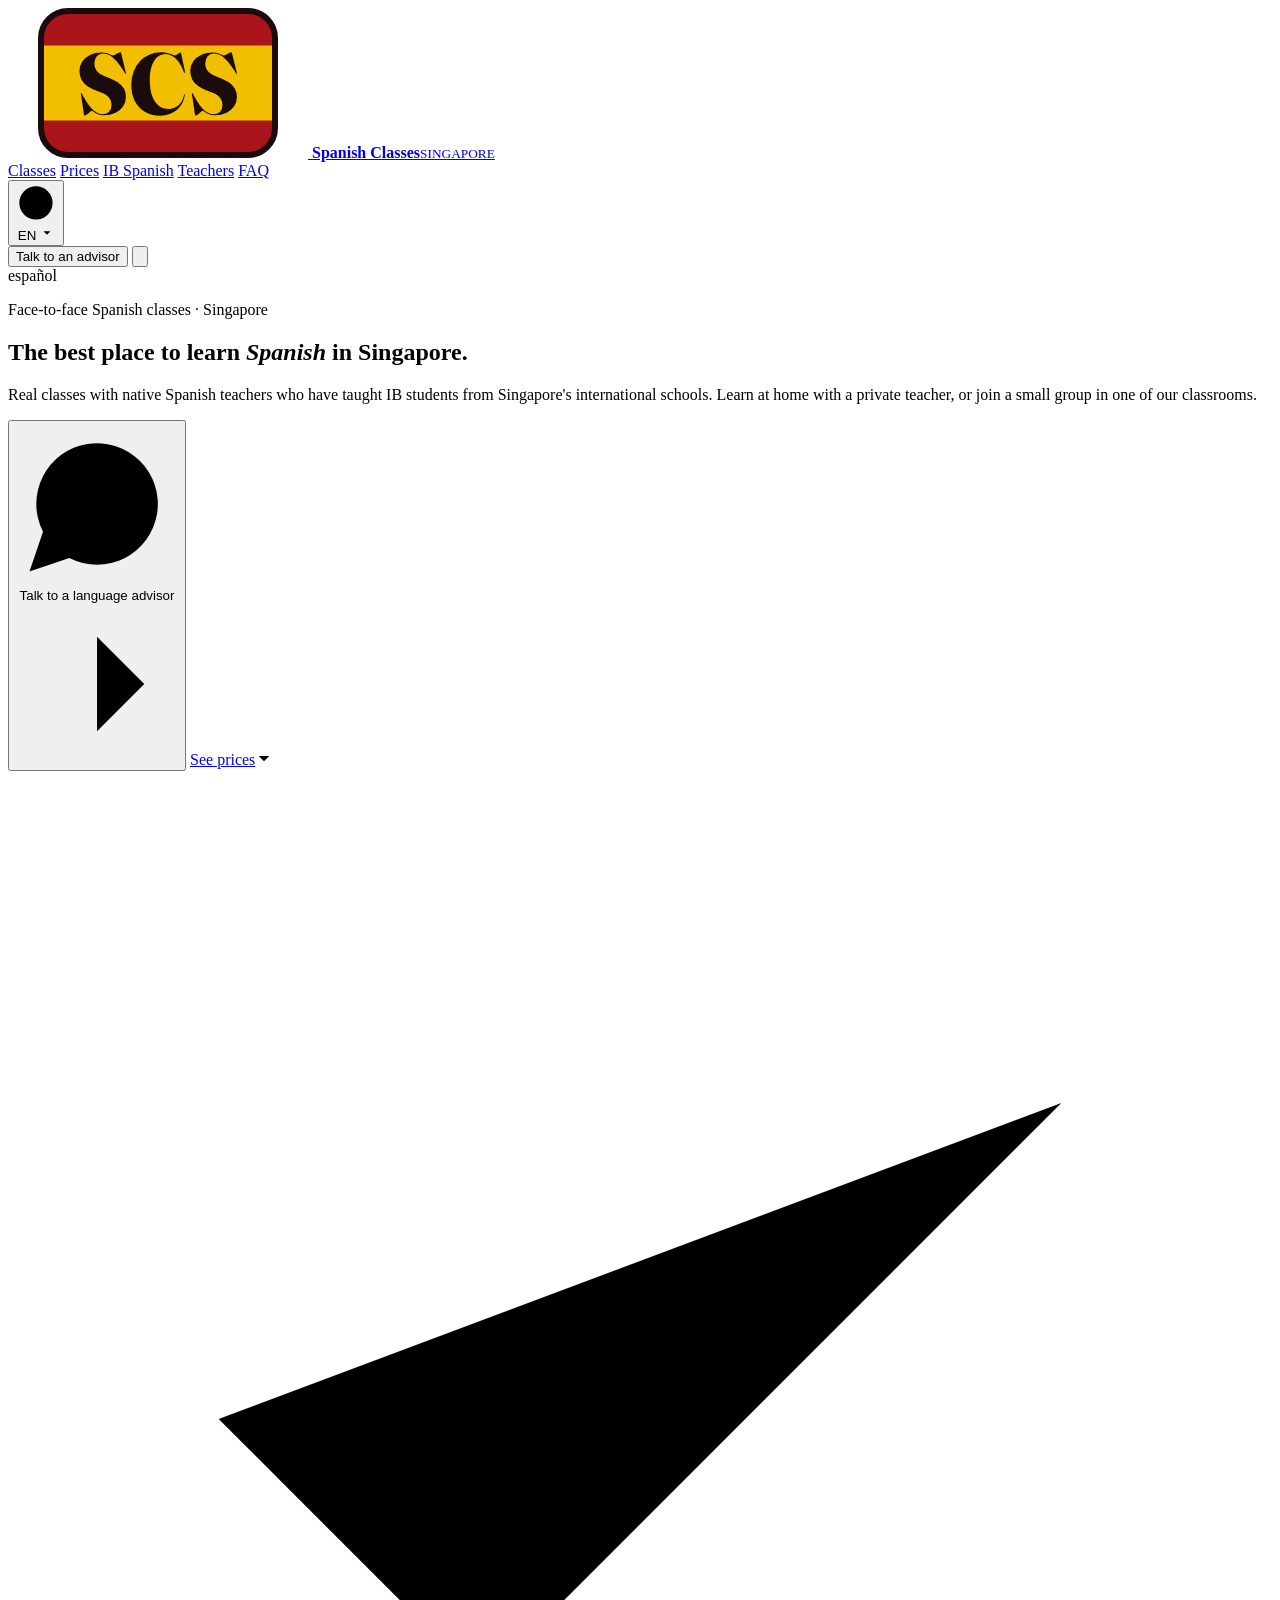
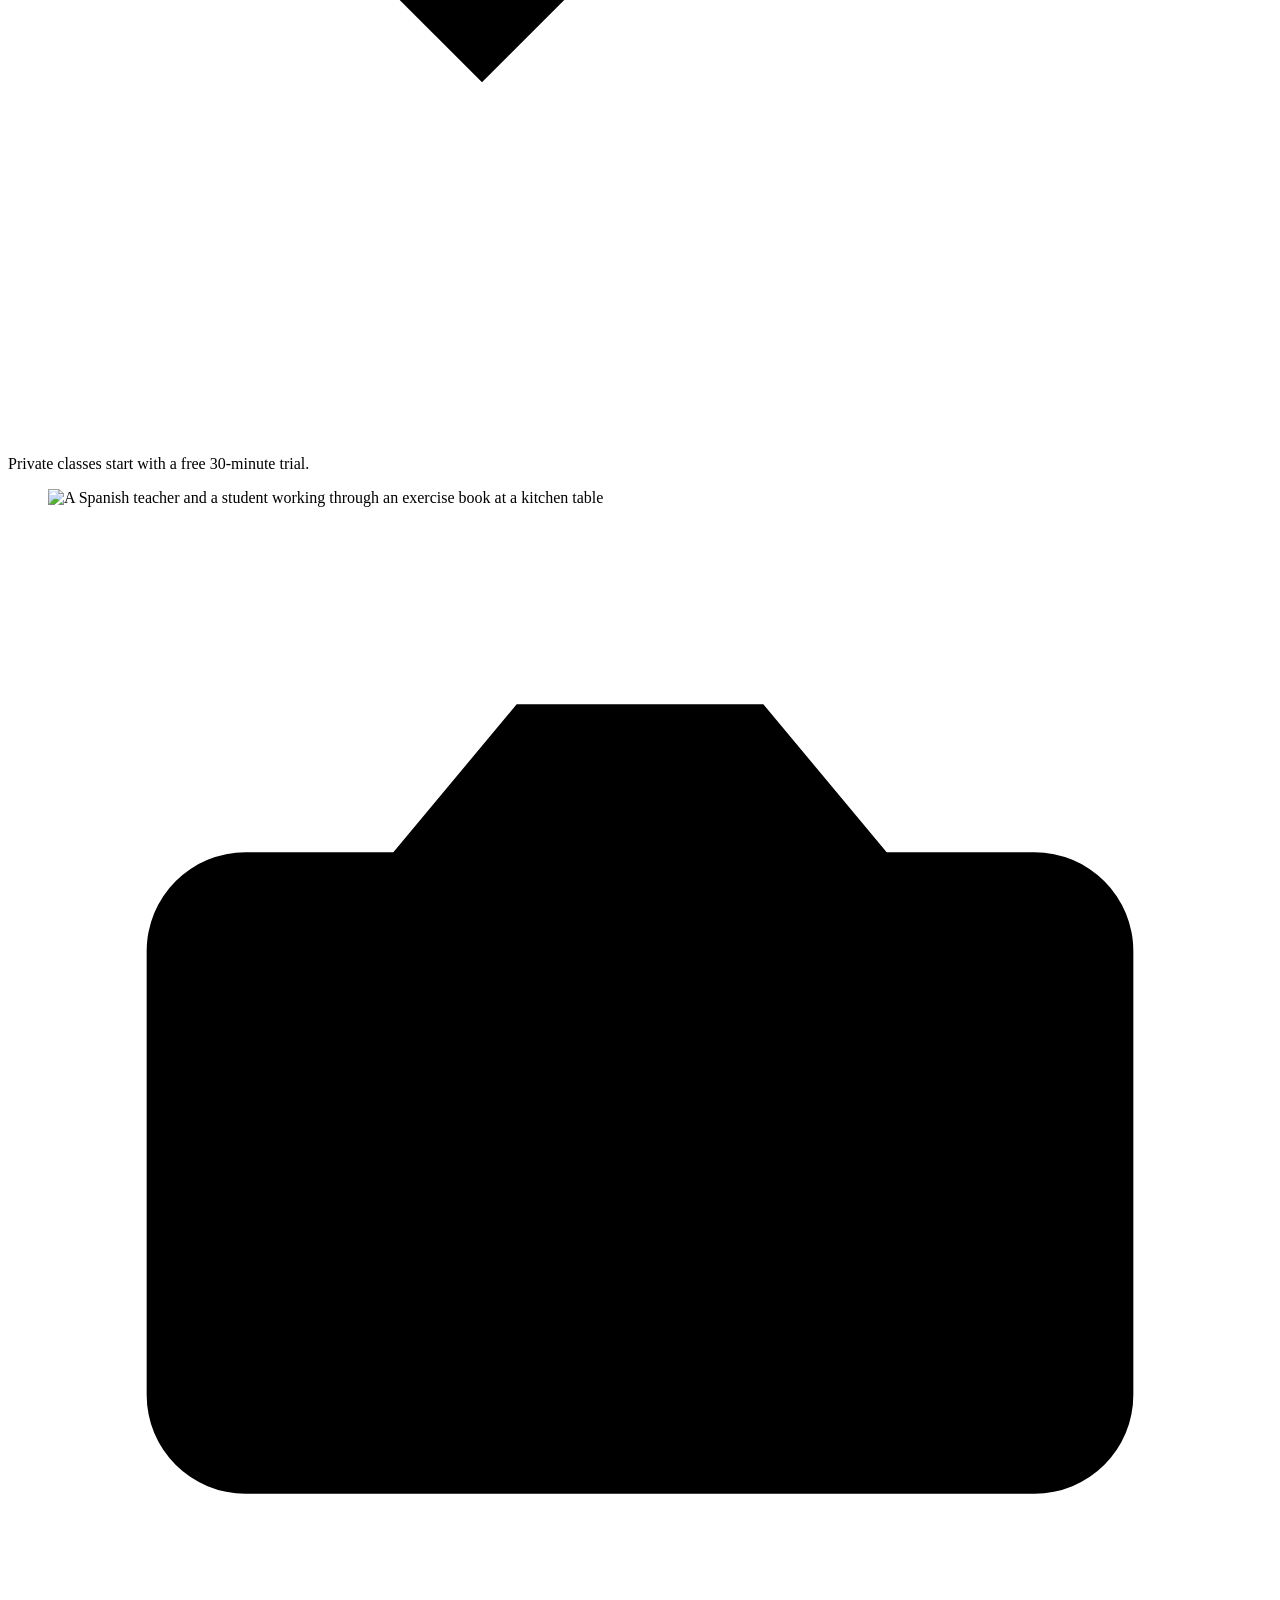
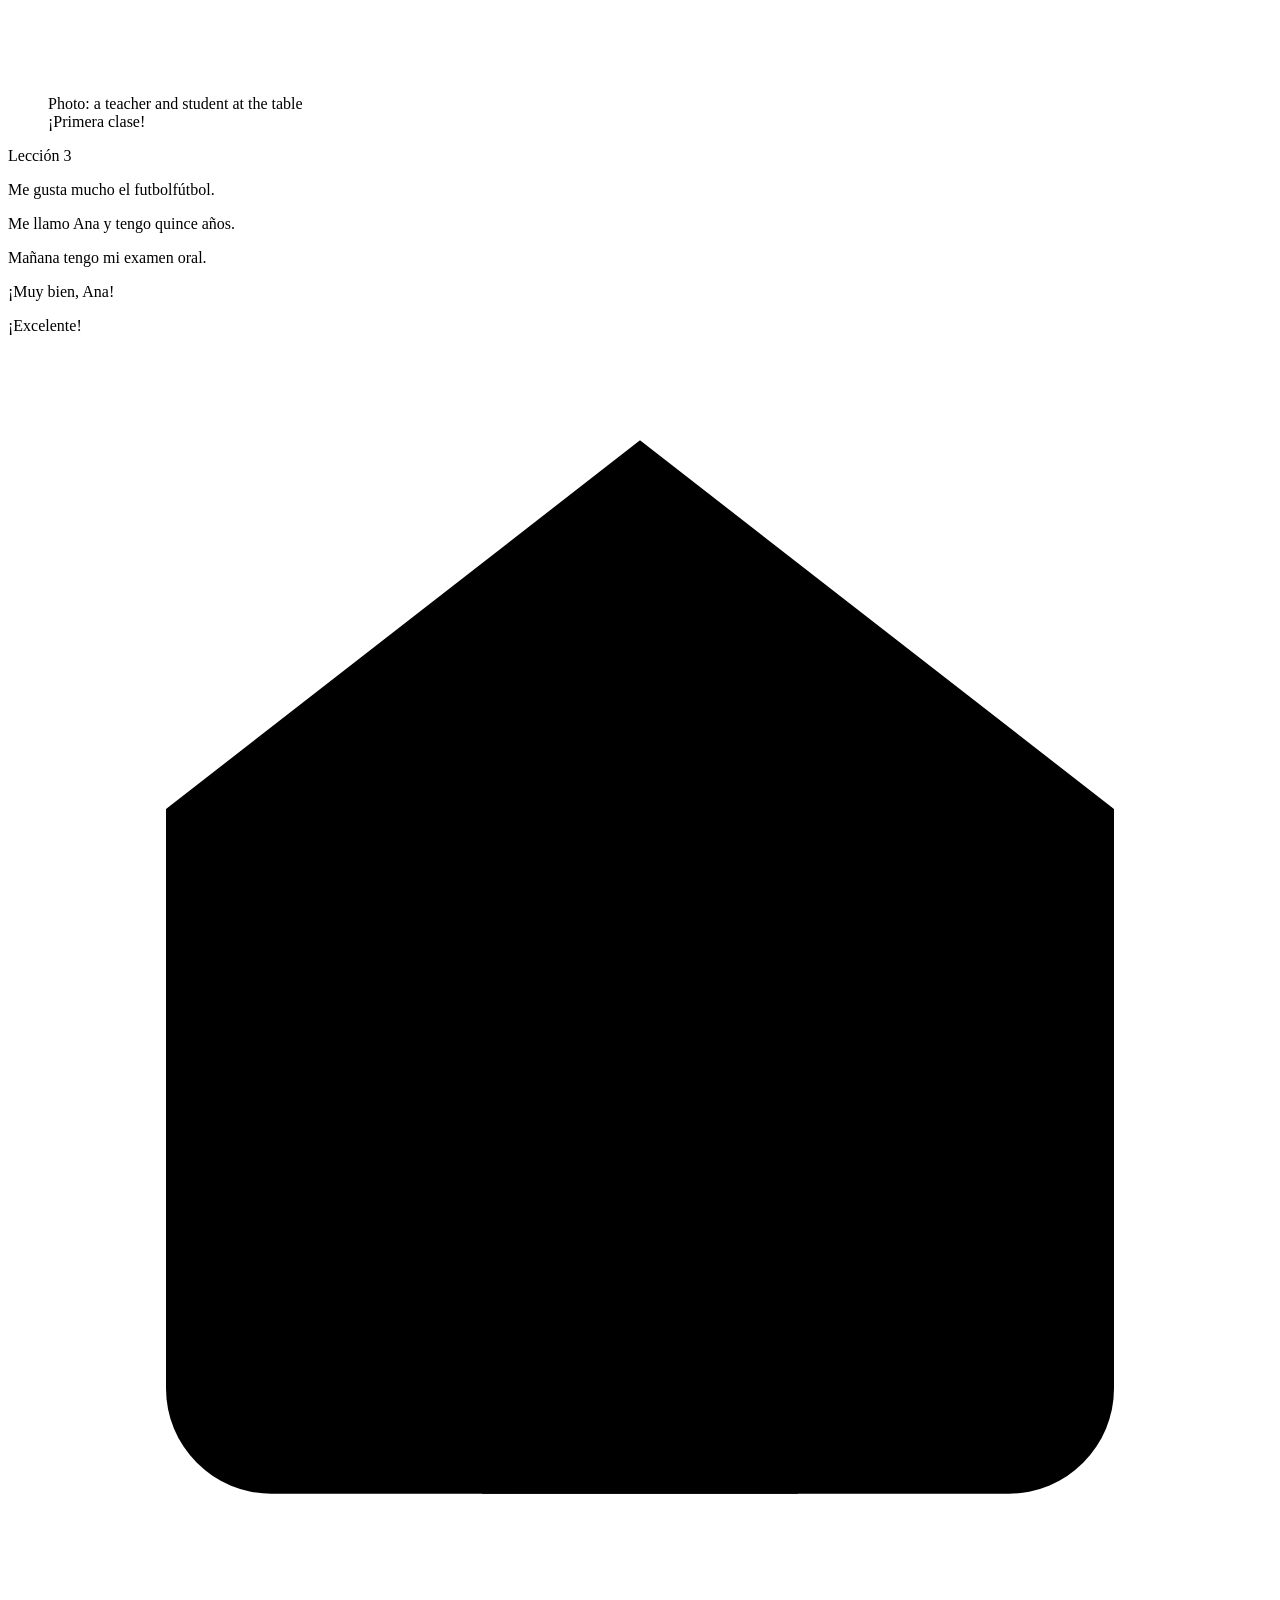
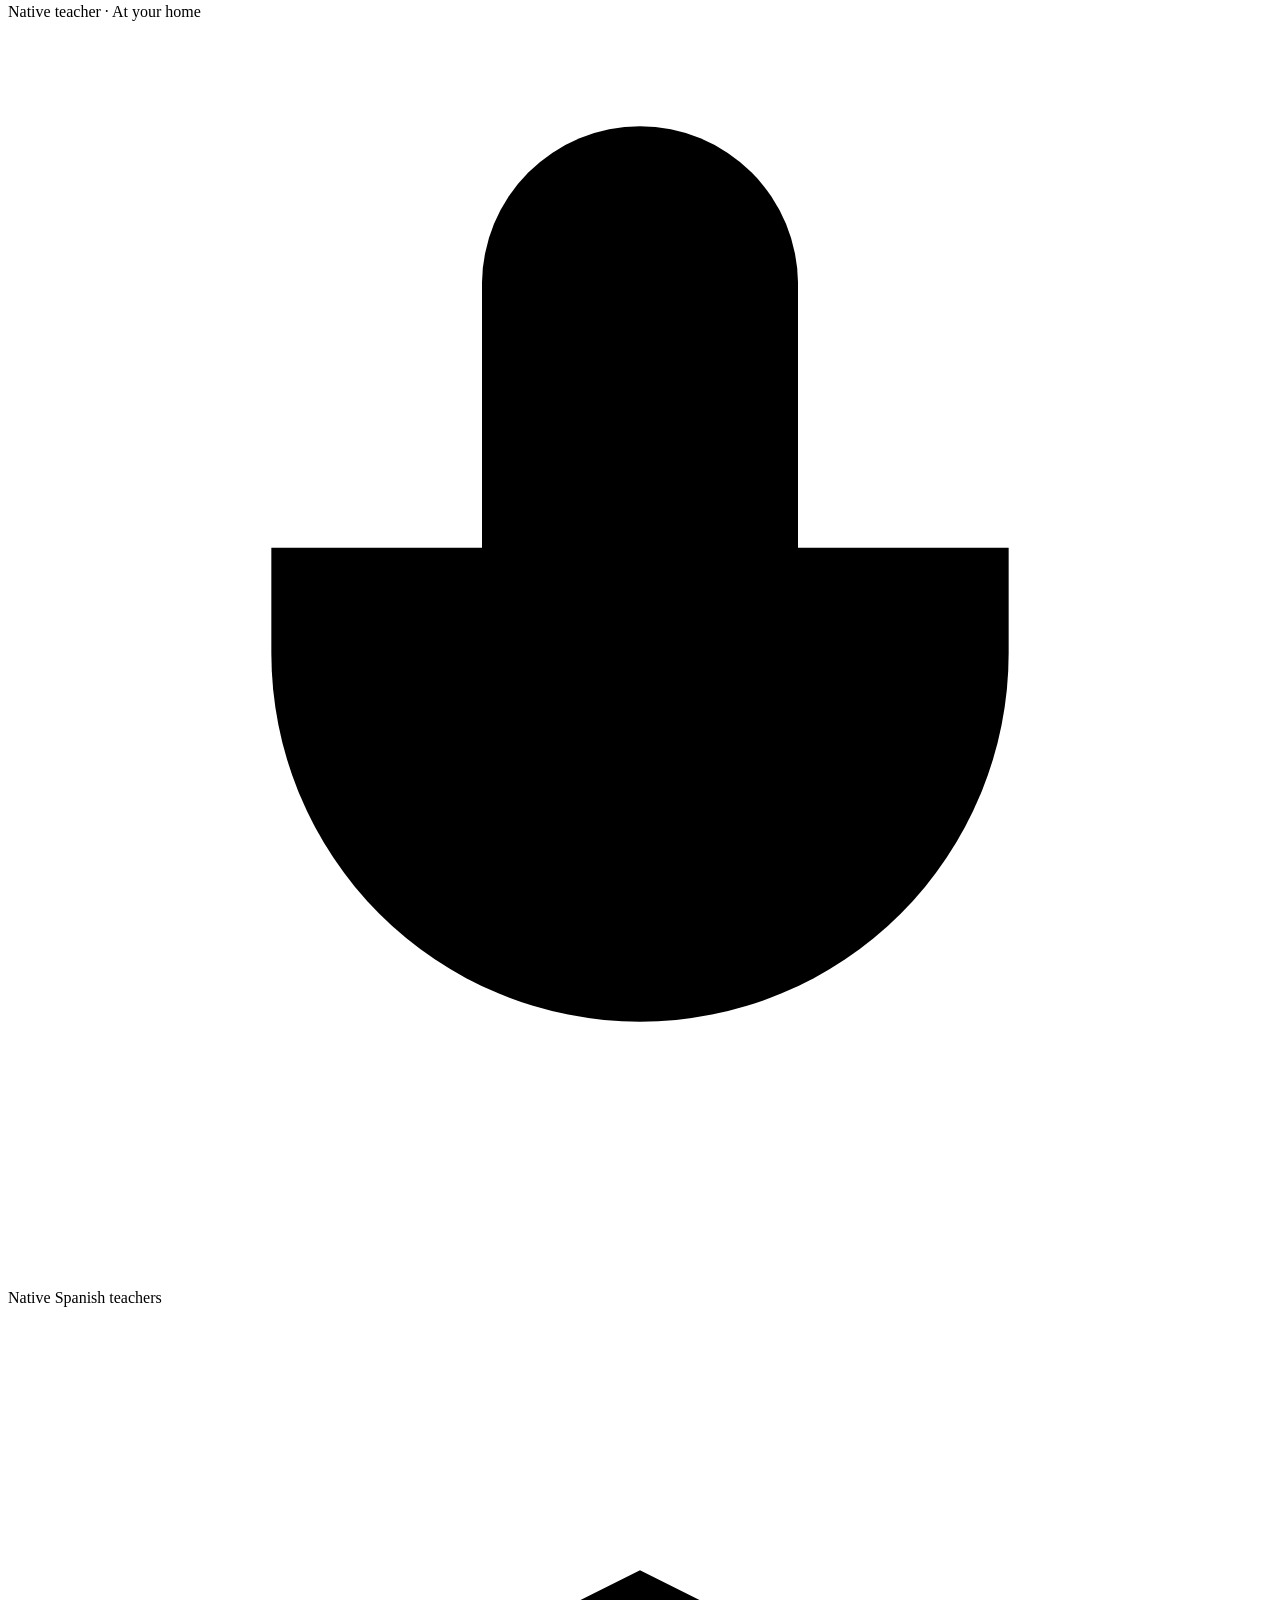
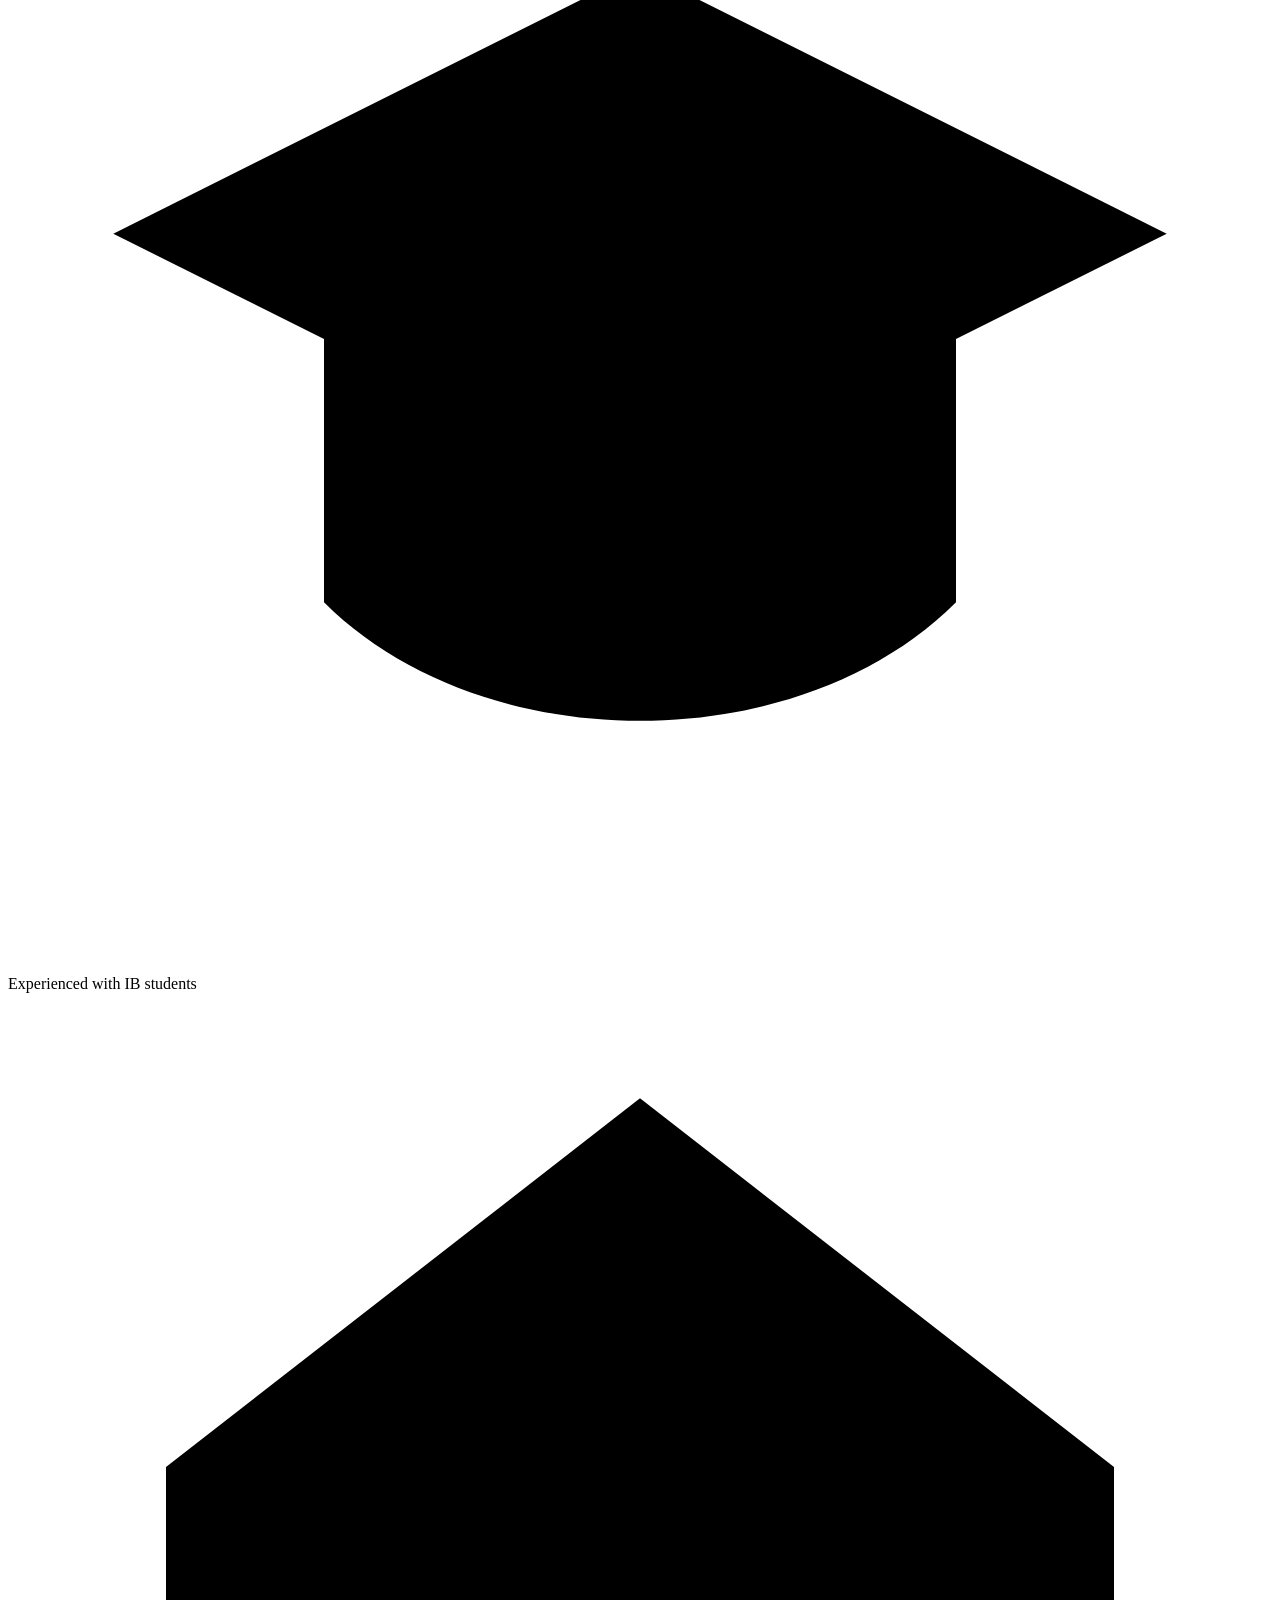
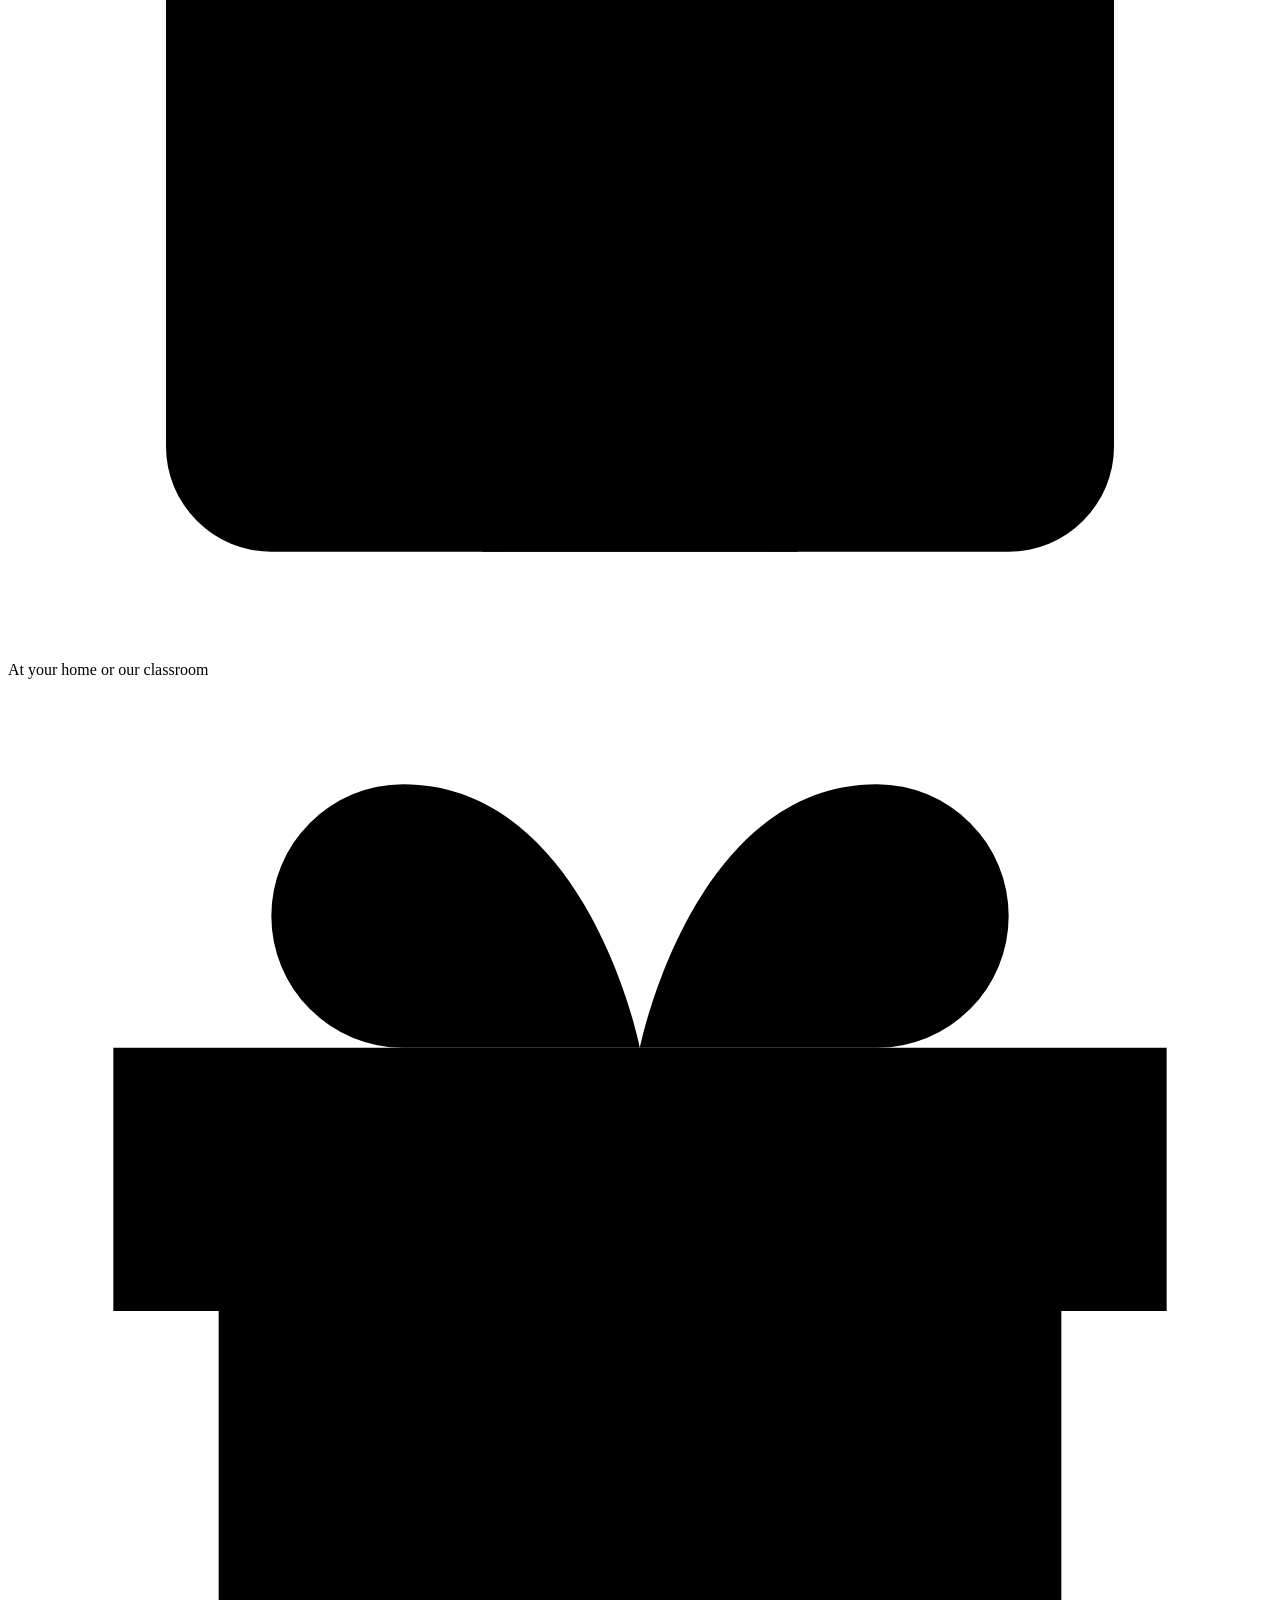
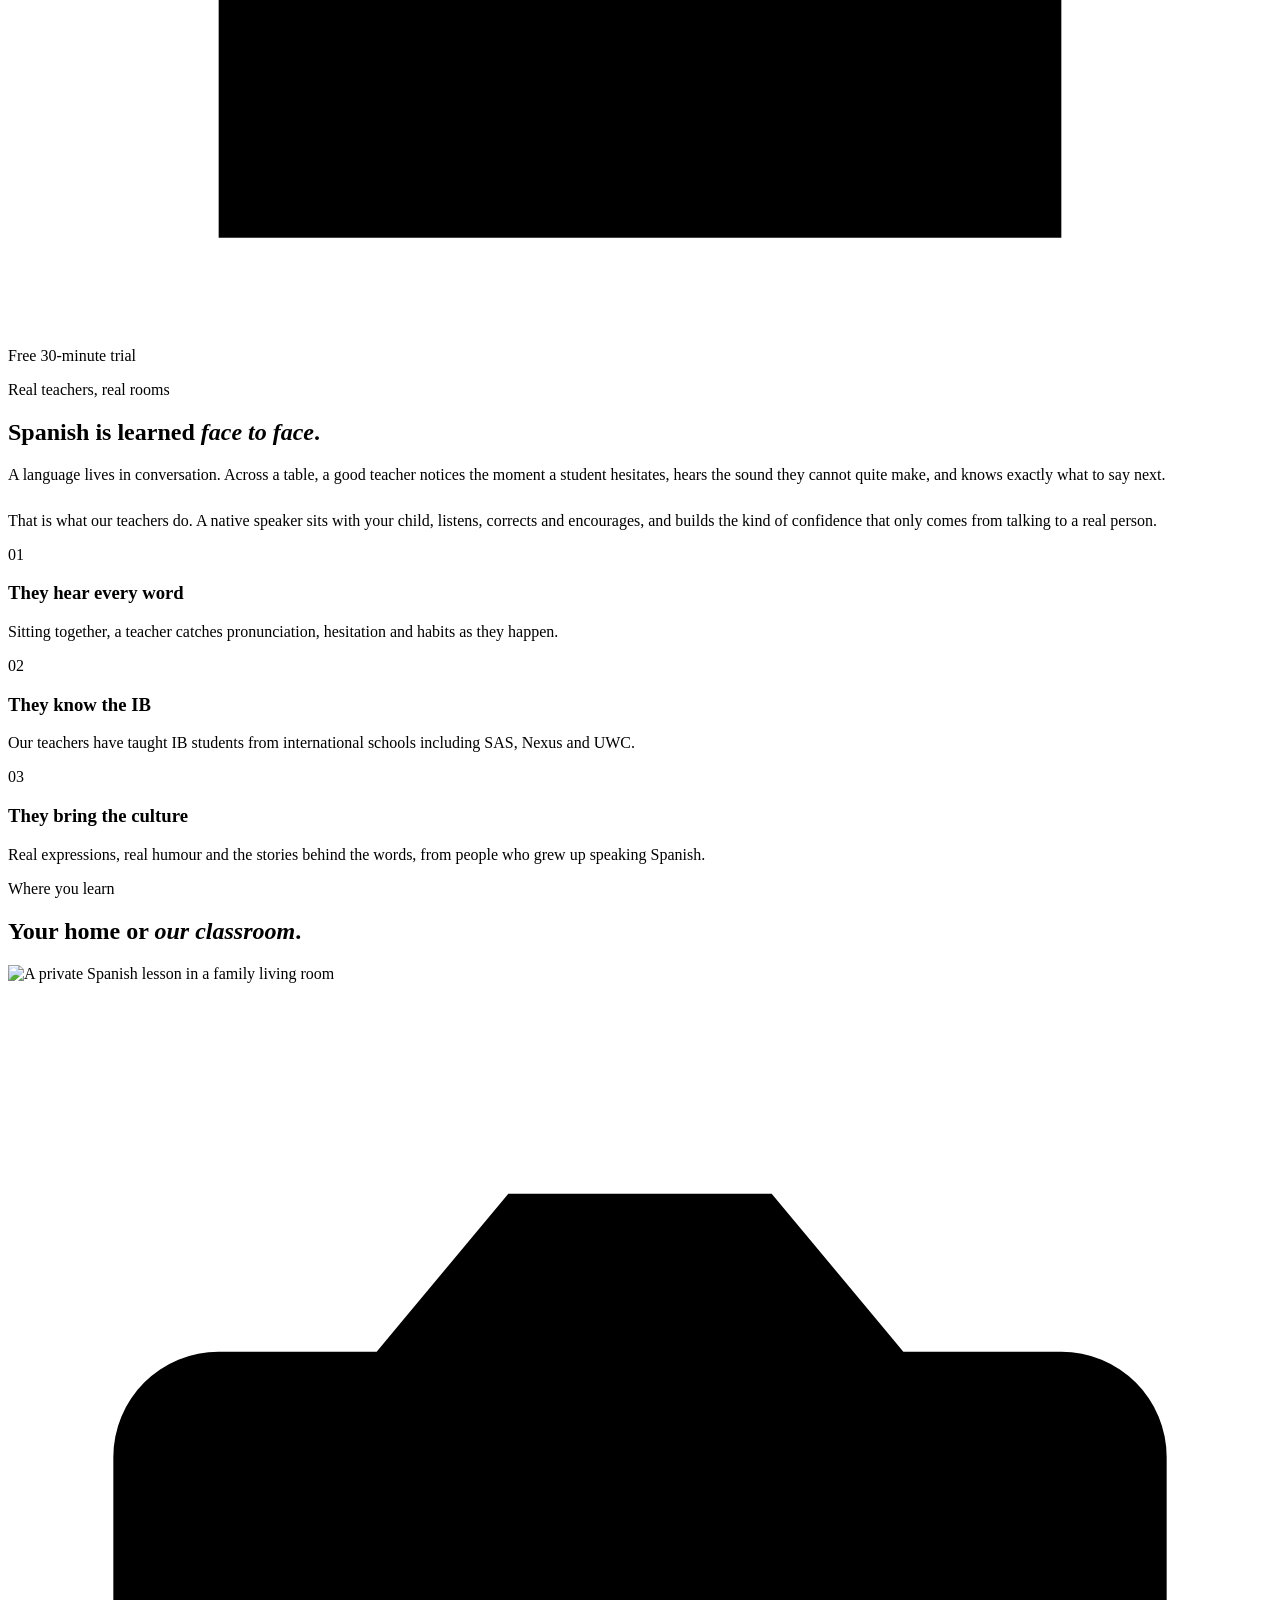
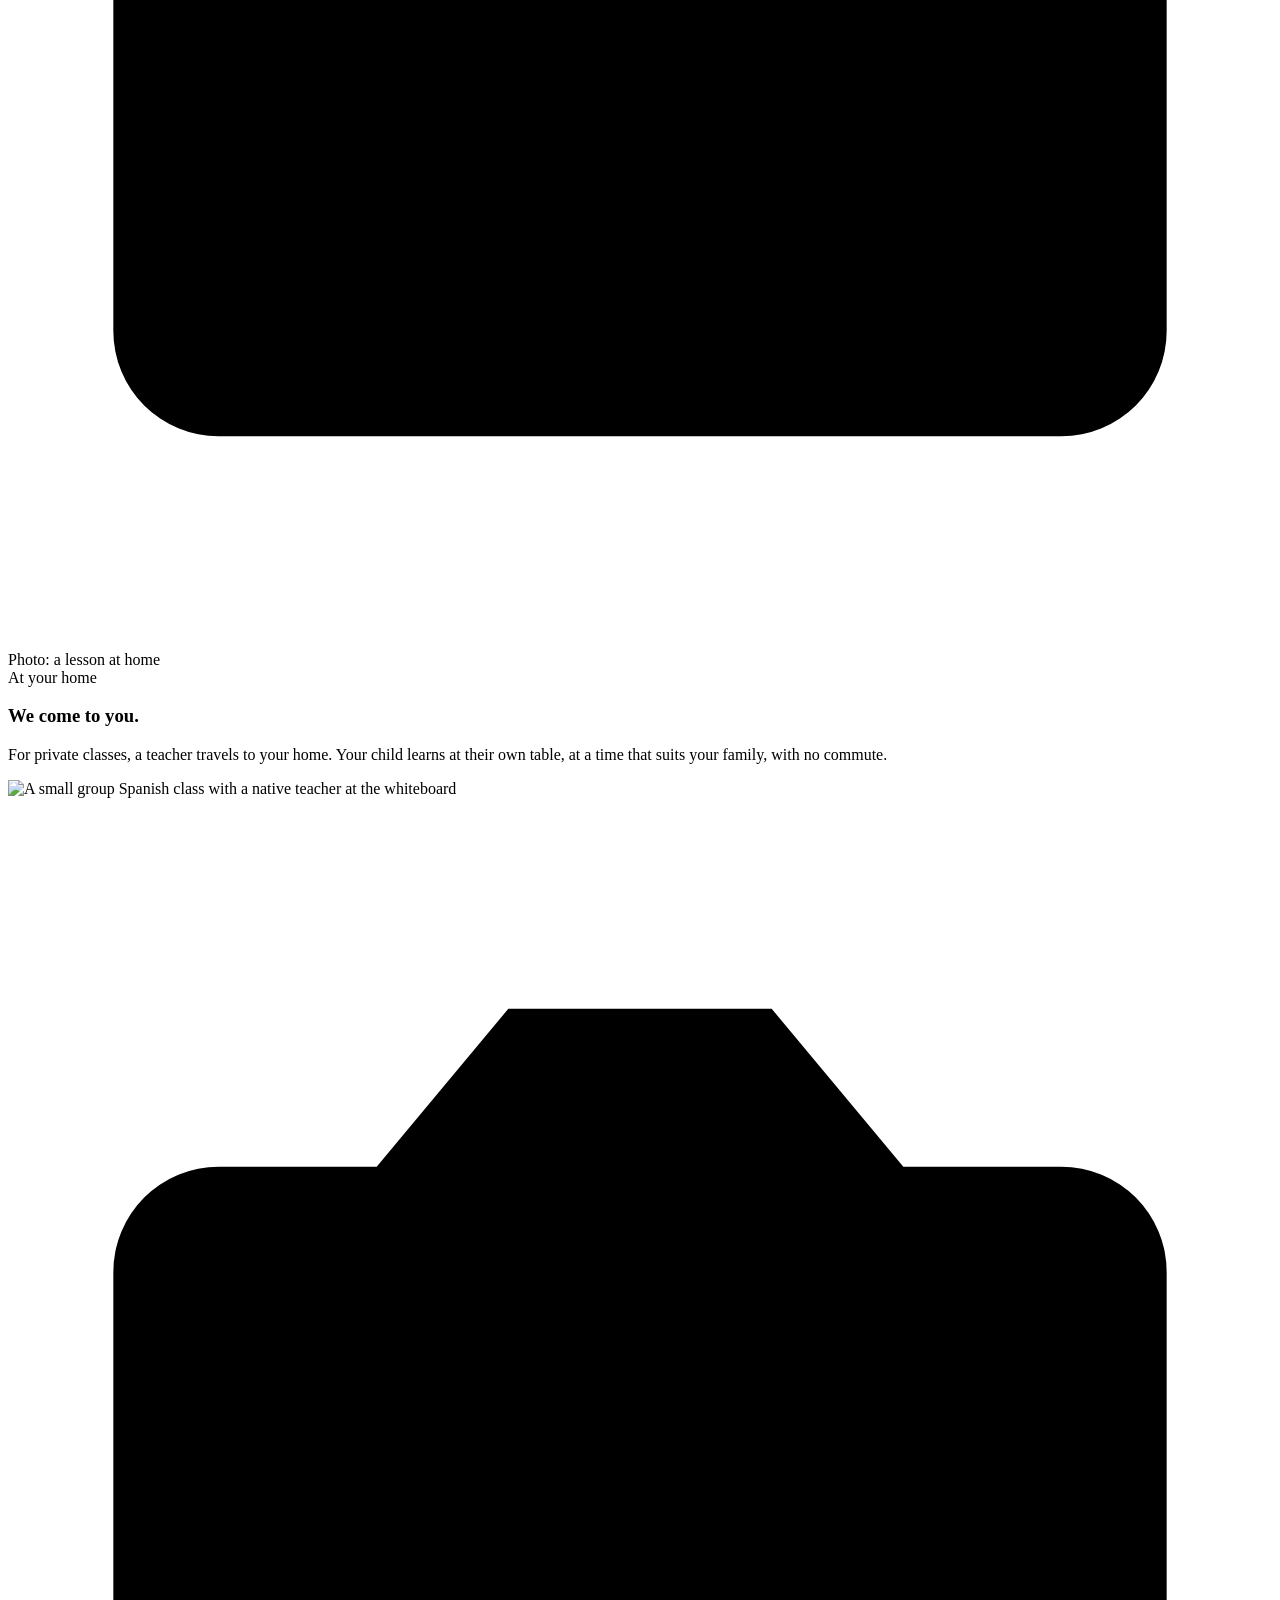
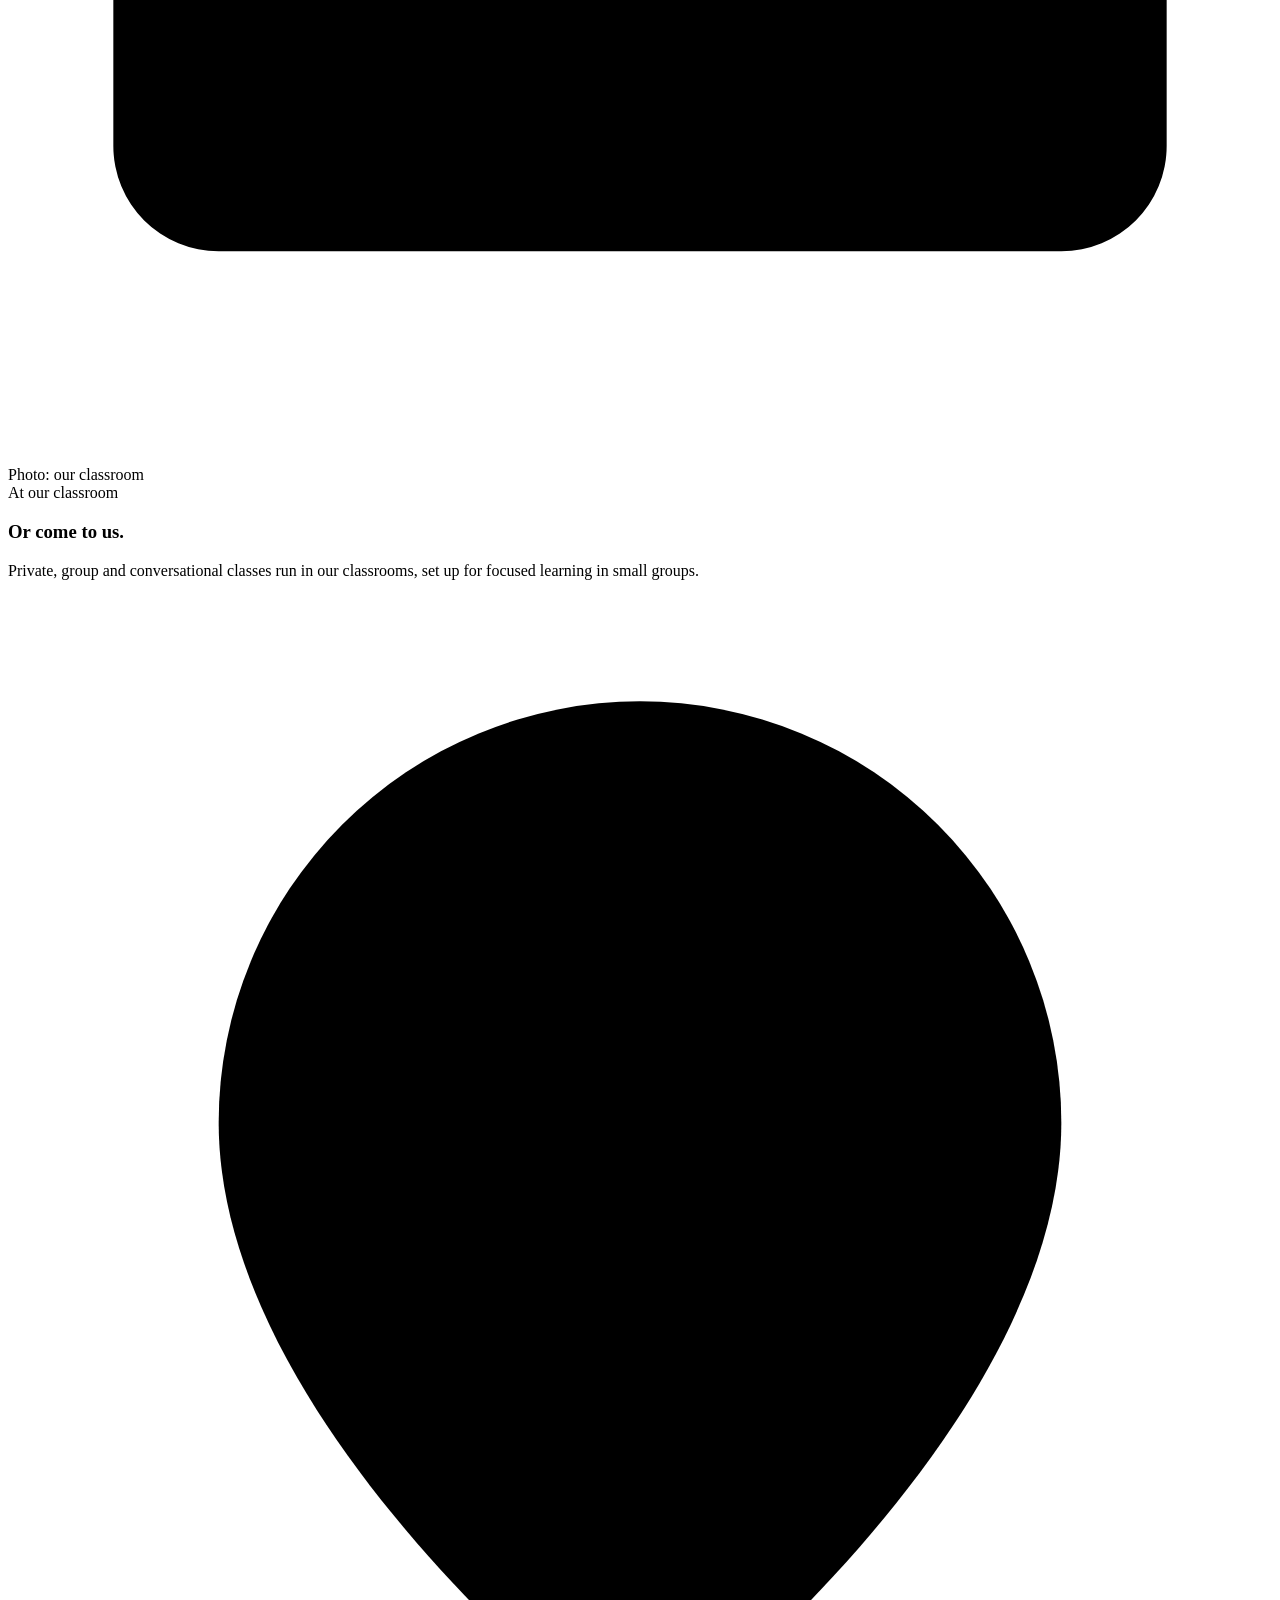
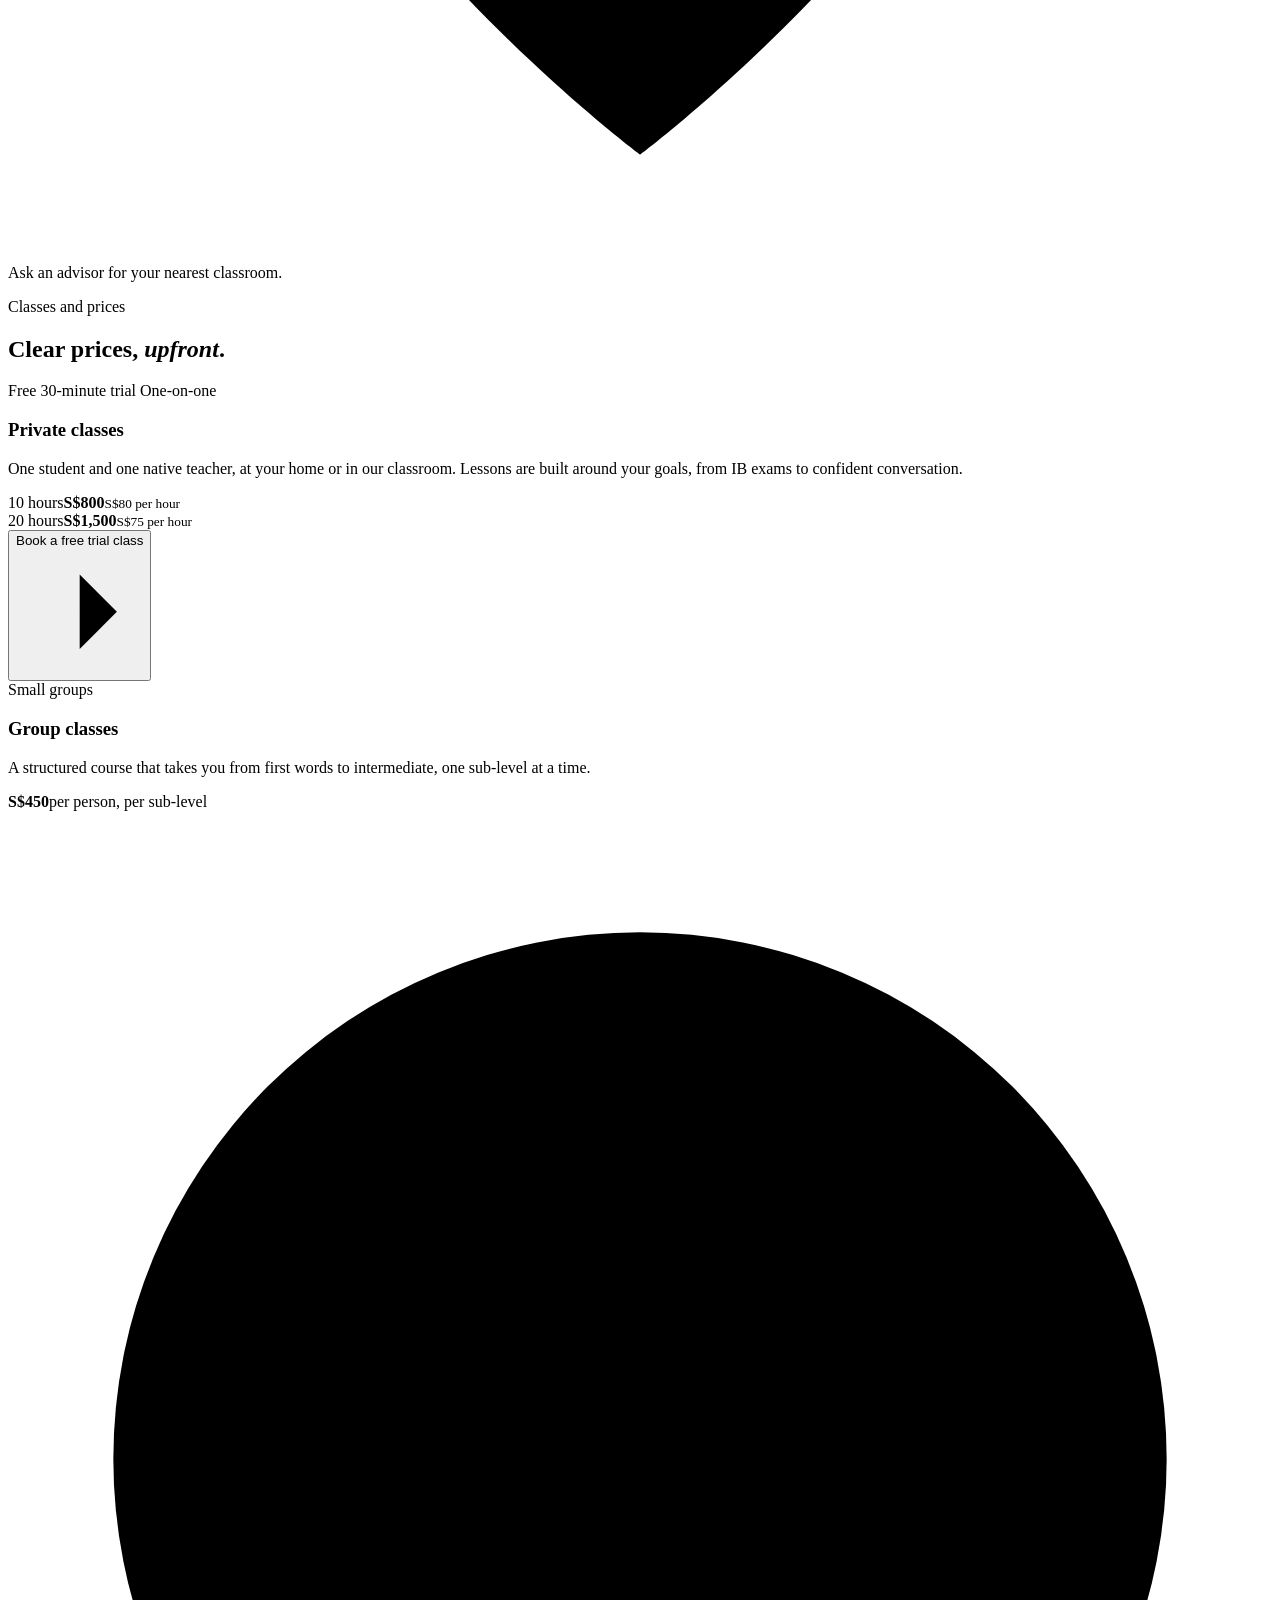
==== index.html @ a261e765 "Add files via upload" ====
<!doctype html>
<html lang="en">
<head>
<meta charset="utf-8">
<meta name="viewport" content="width=device-width, initial-scale=1, viewport-fit=cover">
<title>Spanish Classes Singapore | Face-to-Face Spanish Lessons and IB Spanish</title>
<meta name="description" content="Face-to-face Spanish classes in Singapore with native teachers who have taught IB students from SAS, Nexus and UWC. Private classes at home or in our classroom, group and conversational classes. Free 30-minute trial.">
<link rel="canonical" href="https://spanishclasses.sg/">
<meta name="theme-color" content="#AA151B">
<meta property="og:type" content="website">
<meta property="og:site_name" content="Spanish Classes Singapore">
<meta property="og:title" content="Spanish Classes Singapore | Face-to-face Spanish with native teachers">
<meta property="og:description" content="Private classes at home or in our classroom, group and conversational classes, and IB Spanish support. Free 30-minute trial for private classes.">
<meta property="og:url" content="https://spanishclasses.sg/">
<meta property="og:image" content="https://spanishclasses.sg/assets/img/classroom.jpg">
<meta property="og:locale" content="en_SG">
<meta name="twitter:card" content="summary_large_image">
<link rel="icon" href="/assets/brand/favicon.svg" type="image/svg+xml">
<link rel="apple-touch-icon" href="/assets/brand/apple-touch-icon.png">
<link rel="manifest" href="/site.webmanifest">
<link rel="preconnect" href="https://fonts.googleapis.com">
<link rel="preconnect" href="https://fonts.gstatic.com" crossorigin>
<link href="https://fonts.googleapis.com/css2?family=Caveat:wght@500;700&family=DM+Mono:wght@400;500&family=DM+Sans:opsz,wght@9..40,400;9..40,500;9..40,700&family=Fraunces:ital,opsz,wght@0,9..144,500;0,9..144,600;0,9..144,700;1,9..144,500;1,9..144,600&display=swap" rel="stylesheet">
<link rel="preload" as="image" href="/assets/img/hero.jpg">
<link rel="stylesheet" href="/assets/css/styles.css">
<script type="application/ld+json">
{"@context":"https://schema.org","@graph":[
{"@type":"EducationalOrganization","name":"Spanish Classes Singapore","url":"https://spanishclasses.sg","areaServed":"Singapore","description":"Face-to-face Spanish classes in Singapore with native teachers experienced with IB students. Private classes at home or in our classrooms, group and conversational classes."},
{"@type":"FAQPage","mainEntity":[
{"@type":"Question","name":"Are the classes online or in person?","acceptedAnswer":{"@type":"Answer","text":"In person. A teacher comes to your home for private classes, or you join us in one of our classrooms."}},
{"@type":"Question","name":"How much do classes cost?","acceptedAnswer":{"@type":"Answer","text":"Private classes are S$800 for 10 hours or S$1,500 for 20 hours. Group and conversational classes are S$450 per person for 24 hours (12 classes of 2 hours)."}},
{"@type":"Question","name":"Is there a free trial?","acceptedAnswer":{"@type":"Answer","text":"Yes. Private classes start with a free 30-minute trial, so you can meet the teacher before you decide."}},
{"@type":"Question","name":"Who teaches the classes?","acceptedAnswer":{"@type":"Answer","text":"Native Spanish speakers who have taught IB students from international schools in Singapore, including SAS, Nexus and UWC."}},
{"@type":"Question","name":"Can you help with IB Spanish?","acceptedAnswer":{"@type":"Answer","text":"Yes. We support MYP Language Acquisition, DP Spanish ab initio and Spanish B, with extra focus on speaking for the individual oral."}},
{"@type":"Question","name":"What levels do group classes cover?","acceptedAnswer":{"@type":"Answer","text":"Nine sub-levels from A1.1 to B1.3, from complete beginner to intermediate. Each sub-level is 24 hours."}}
]}]}
</script>
<script src="/assets/js/main.js" defer></script>
</head>
<body>
<div class="scs" id="scs">
  <!-- logo mark, drawn once and reused -->
  <svg width="0" height="0" style="position:absolute" aria-hidden="true">
    <defs>
      <clipPath id="scs-clip"><rect x="2" y="2" width="156" height="96" rx="18"/></clipPath>
      <symbol id="scs-mark" viewBox="0 0 160 100">
        <g clip-path="url(#scs-clip)"><rect width="160" height="100" fill="#AA151B"/><rect y="25" width="160" height="50" fill="#F1BF00"/></g>
        <path d="M43.7 71.5Q41.3 71.5 39.6 70.7Q38 70 37.1 69.2Q36.2 68.5 35.8 68.5Q35.6 68.5 35 69Q34.4 69.4 33.7 70.1Q33 70.7 32.3 71.2Q31.7 71.7 31.4 71.7Q31.2 71.7 30.9 71.5Q30.7 71.3 30.6 71L28.6 57.1Q28.6 56.9 28.6 56.8Q28.7 56.6 28.7 56.6Q28.8 56.6 28.9 56.6Q29 56.7 29.1 56.8Q32.1 62.6 34.6 65.6Q37 68.6 39 69.7Q41 70.8 42.8 70.8Q45.6 70.8 47.3 69.3Q49 67.8 49 64.7Q49 62.7 48.3 61.1Q47.5 59.5 45.7 58.2Q43.8 56.9 40.7 55.9Q35.9 54.2 33 52.2Q30.2 50.2 28.9 47.6Q27.6 45.1 27.6 42Q27.6 38.3 29.5 35.6Q31.4 32.8 34.7 31.3Q38.1 29.7 42.6 29.7Q44.7 29.7 46.1 30.2Q47.6 30.7 48.5 31.2Q49.4 31.6 49.9 31.6Q50.4 31.6 51.4 31.1Q52.4 30.6 53.4 30Q54.4 29.5 54.9 29.5Q55 29.5 55.2 29.6Q55.3 29.7 55.4 30L58.6 43.4Q58.7 43.6 58.6 43.7Q58.6 43.8 58.5 43.9Q58.4 43.9 58.3 43.9Q58.2 43.8 58.1 43.7Q54.8 38.3 52.3 35.4Q49.7 32.5 47.5 31.4Q45.4 30.4 43.3 30.4Q40.8 30.4 39.2 32.1Q37.6 33.9 37.6 36.8Q37.6 38.9 38.3 40.5Q39 42.2 40.7 43.5Q42.4 44.8 45.3 45.8Q50.3 47.6 53.2 49.5Q56.1 51.5 57.4 53.9Q58.6 56.3 58.6 59.3Q58.6 62.7 56.8 65.5Q55.1 68.2 51.7 69.8Q48.4 71.5 43.7 71.5ZM97.9 57.7Q97.6 60.7 96.3 63.2Q95 65.8 92.9 67.7Q90.7 69.6 87.8 70.7Q84.9 71.8 81.5 71.8Q75.5 71.8 71.2 69.2Q66.9 66.6 64.5 62Q62.2 57.4 62.2 51.2Q62.2 46.4 63.7 42.5Q65.1 38.5 67.8 35.6Q70.4 32.7 74.1 31.1Q77.8 29.5 82.4 29.5Q85 29.5 86.8 30.1Q88.6 30.6 89.7 31.2Q90.8 31.7 91 31.7Q91.4 31.7 92.3 31.2Q93.2 30.6 94 30.1Q94.8 29.6 95 29.6Q95.1 29.6 95.2 29.7Q95.4 29.8 95.4 30.1L98 42.5Q98.1 42.8 98 42.9Q98 43.1 97.8 43.1Q97.6 43.2 97.4 43.1Q97.3 42.9 97.2 42.6Q95.5 38.1 93.5 35.5Q91.4 32.9 89.3 31.8Q87.1 30.6 85 30.6Q82.8 30.6 80.9 31.7Q79 32.8 77.6 35Q76.1 37.1 75.3 40.3Q74.5 43.4 74.5 47.6Q74.5 54.3 76.1 58.7Q77.7 63 80.5 65.1Q83.3 67.3 87 67.3Q90.9 67.3 93.7 64.9Q96.5 62.4 97.4 57.7Q97.4 57.5 97.5 57.4Q97.5 57.3 97.6 57.3Q97.8 57.3 97.8 57.4Q97.9 57.5 97.9 57.7ZM117.7 71.5Q115.2 71.5 113.6 70.7Q112 70 111.1 69.2Q110.1 68.5 109.8 68.5Q109.5 68.5 108.9 69Q108.3 69.4 107.6 70.1Q106.9 70.7 106.3 71.2Q105.7 71.7 105.3 71.7Q105.1 71.7 104.9 71.5Q104.6 71.3 104.6 71L102.6 57.1Q102.5 56.9 102.6 56.8Q102.6 56.6 102.7 56.6Q102.8 56.6 102.9 56.6Q103 56.7 103.1 56.8Q106.1 62.6 108.5 65.6Q110.9 68.6 112.9 69.7Q115 70.8 116.7 70.8Q119.6 70.8 121.3 69.3Q123 67.8 123 64.7Q123 62.7 122.2 61.1Q121.4 59.5 119.6 58.2Q117.8 56.9 114.6 55.9Q109.9 54.2 107 52.2Q104.1 50.2 102.8 47.6Q101.5 45.1 101.5 42Q101.5 38.3 103.4 35.6Q105.3 32.8 108.7 31.3Q112.1 29.7 116.5 29.7Q118.7 29.7 120.1 30.2Q121.5 30.7 122.4 31.2Q123.3 31.6 123.8 31.6Q124.3 31.6 125.3 31.1Q126.4 30.6 127.4 30Q128.4 29.5 128.8 29.5Q129 29.5 129.1 29.6Q129.3 29.7 129.3 30L132.6 43.4Q132.6 43.6 132.6 43.7Q132.5 43.8 132.5 43.9Q132.4 43.9 132.3 43.9Q132.1 43.8 132.1 43.7Q128.8 38.3 126.2 35.4Q123.6 32.5 121.5 31.4Q119.3 30.4 117.3 30.4Q114.7 30.4 113.1 32.1Q111.5 33.9 111.5 36.8Q111.5 38.9 112.2 40.5Q113 42.2 114.7 43.5Q116.4 44.8 119.3 45.8Q124.3 47.6 127.2 49.5Q130.1 51.5 131.3 53.9Q132.6 56.3 132.6 59.3Q132.6 62.7 130.8 65.5Q129 68.2 125.7 69.8Q122.4 71.5 117.7 71.5Z" fill="#1A0B0C"/>
        <rect x="2" y="2" width="156" height="96" rx="18" fill="none" stroke="#1A0B0C" stroke-width="4"/>
      </symbol>
    </defs>
  </svg>

  <div class="s-progress" aria-hidden="true"><span id="s-prog"></span></div>

  <!-- NAV -->
  <header class="s-nav" id="s-nav">
    <div class="s-wrap s-nav-in">
      <a class="s-logo" href="#s-top" aria-label="Spanish Classes Singapore, back to top">
        <svg class="s-mark" aria-hidden="true"><use href="#scs-mark"/></svg>
        <span class="s-wm"><b>Spanish Classes</b><small>SINGAPORE</small></span>
      </a>
      <nav class="s-links" aria-label="Main">
        <a href="#s-where" data-i18n="nav_classes">Classes</a>
        <a href="#s-prices" data-i18n="nav_prices">Prices</a>
        <a href="#s-ib" data-i18n="nav_ib">IB Spanish</a>
        <a href="#s-teachers" data-i18n="nav_teachers">Teachers</a>
        <a href="#s-faq" data-i18n="nav_faq">FAQ</a>
      </nav>
      <div class="s-nav-right">
        <div class="s-lang">
          <button class="s-lang-btn" id="s-lang-btn" type="button" aria-haspopup="listbox" aria-expanded="false" aria-label="Change language">
            <svg class="s-ico" viewBox="0 0 24 24"><circle cx="12" cy="12" r="10"/><path d="M12 2a14.5 14.5 0 0 0 0 20 14.5 14.5 0 0 0 0-20"/><path d="M2 12h20"/></svg>
            <span id="s-lang-cur">EN</span>
            <svg class="s-ico" viewBox="0 0 24 24" style="width:14px;height:14px"><path d="m6 9 6 6 6-6"/></svg>
          </button>
          <ul class="s-lang-list" id="s-lang-list" role="listbox" aria-label="Language" hidden></ul>
        </div>
        <button class="s-btn s-btn-sm s-nav-cta" data-advisor type="button"><span data-i18n="cta_short">Talk to an advisor</span></button>
        <button class="s-menu-btn" id="s-menu-btn" type="button" aria-expanded="false" aria-controls="s-mnav" aria-label="Menu">
          <svg class="s-ico" viewBox="0 0 24 24"><path d="M4 7h16"/><path d="M4 12h16"/><path d="M4 17h16"/></svg>
        </button>
      </div>
    </div>
    <nav class="s-mnav" id="s-mnav" aria-label="Mobile" hidden>
      <a href="#s-where" data-i18n="nav_classes">Classes</a>
      <a href="#s-prices" data-i18n="nav_prices">Prices</a>
      <a href="#s-ib" data-i18n="nav_ib">IB Spanish</a>
      <a href="#s-teachers" data-i18n="nav_teachers">Teachers</a>
      <a href="#s-faq" data-i18n="nav_faq">FAQ</a>
      <button class="s-btn" data-advisor type="button"><span data-i18n="cta_long">Talk to a language advisor</span></button>
    </nav>
  </header>

  <main>
  <!-- HERO -->
  <section class="s-hero s-grain" id="s-top">
    <span class="s-hero-word" aria-hidden="true">español</span>
    <div class="s-wrap s-hero-grid">
      <div>
        <p class="s-eyebrow s-reveal"><span class="s-dot"></span><span data-i18n="hero_eyebrow">Face-to-face Spanish classes · Singapore</span></p>
        <h1 class="s-h1 s-reveal" data-i18n="hero_h1">The best place to learn <em>Spanish</em> in Singapore.</h1>
        <p class="s-lead s-reveal" data-i18n="hero_sub">Real classes with native Spanish teachers who have taught IB students from Singapore's international schools. Learn at home with a private teacher, or join a small group in one of our classrooms.</p>
        <div class="s-cta-row s-reveal">
          <button class="s-btn s-btn-lg" data-advisor type="button">
            <svg class="s-ico" viewBox="0 0 24 24"><path d="M7.9 20A9 9 0 1 0 4 16.1L2 22Z"/></svg>
            <span data-i18n="cta_long">Talk to a language advisor</span>
            <svg class="s-ico s-arr" viewBox="0 0 24 24"><path d="M5 12h14"/><path d="m12 5 7 7-7 7"/></svg>
          </button>
          <a class="s-link" href="#s-prices"><span data-i18n="hero_cta2">See prices</span><svg class="s-ico" viewBox="0 0 24 24" style="width:18px;height:18px"><path d="M12 5v14"/><path d="m19 12-7 7-7-7"/></svg></a>
        </div>
        <p class="s-micro s-reveal"><svg class="s-ico" viewBox="0 0 24 24"><path d="M20 6 9 17l-5-5"/></svg><span data-i18n="hero_micro">Private classes start with a free 30-minute trial.</span></p>
      </div>

      <div class="s-visual s-reveal" aria-hidden="true">
        <figure class="s-pola">
          <div class="s-photo"><img src="assets/img/hero.jpg" alt="A Spanish teacher and a student working through an exercise book at a kitchen table" width="1000" height="1239" fetchpriority="high" decoding="async"><span class="s-photo-ph"><svg class="s-ico" viewBox="0 0 24 24"><path d="M14.5 4h-5L7 7H4a2 2 0 0 0-2 2v9a2 2 0 0 0 2 2h16a2 2 0 0 0 2-2V9a2 2 0 0 0-2-2h-3l-2.5-3z"/><circle cx="12" cy="13" r="3"/></svg><span data-i18n="ph_hero">Photo: a teacher and student at the table</span></span></div>
          <figcaption>¡Primera clase!</figcaption>
        </figure>
        <div class="s-note" id="s-note">
          <span class="s-lesson">Lección 3</span>
          <p>Me gusta mucho el <span class="s-corr"><span class="s-err">futbol</span><span class="s-fix">fútbol</span></span>.</p>
          <p>Me llamo Ana y tengo quince años.</p>
          <p>Mañana tengo mi examen oral.</p>
          <p class="s-tn">¡Muy bien, Ana!</p>
        </div>
        <div class="s-stk">¡Excelente!</div>
        <span class="s-chip"><svg class="s-ico" viewBox="0 0 24 24"><path d="m3 9 9-7 9 7v11a2 2 0 0 1-2 2H5a2 2 0 0 1-2-2z"/><path d="M9 22V12h6v10"/></svg><span data-i18n="chip_where">Native teacher · At your home</span></span>
      </div>
    </div>
  </section>

  <!-- TRUST STRIP -->
  <section class="s-trust" aria-label="Highlights">
    <div class="s-wrap s-trust-in">
      <div class="s-trust-item"><svg class="s-ico" viewBox="0 0 24 24"><path d="M12 2a3 3 0 0 0-3 3v7a3 3 0 0 0 6 0V5a3 3 0 0 0-3-3Z"/><path d="M19 10v2a7 7 0 0 1-14 0v-2"/><path d="M12 19v3"/></svg><span data-i18n="trust_1">Native Spanish teachers</span></div>
      <div class="s-trust-item"><svg class="s-ico" viewBox="0 0 24 24"><path d="M22 10v6"/><path d="M2 10l10-5 10 5-10 5z"/><path d="M6 12v5c3 3 9 3 12 0v-5"/></svg><span data-i18n="trust_2">Experienced with IB students</span></div>
      <div class="s-trust-item"><svg class="s-ico" viewBox="0 0 24 24"><path d="m3 9 9-7 9 7v11a2 2 0 0 1-2 2H5a2 2 0 0 1-2-2z"/><path d="M9 22V12h6v10"/></svg><span data-i18n="trust_3">At your home or our classroom</span></div>
      <div class="s-trust-item"><svg class="s-ico" viewBox="0 0 24 24"><path d="M20 12v10H4V12"/><path d="M2 7h20v5H2z"/><path d="M12 22V7"/><path d="M12 7H7.5a2.5 2.5 0 0 1 0-5C11 2 12 7 12 7z"/><path d="M12 7h4.5a2.5 2.5 0 0 0 0-5C13 2 12 7 12 7z"/></svg><span data-i18n="trust_4">Free 30-minute trial</span></div>
    </div>
  </section>

  <!-- HUMAN -->
  <section class="s-sec s-human" id="s-human">
    <div class="s-wrap">
      <div class="s-ed">
        <div class="s-ed-l s-reveal">
          <p class="s-eyebrow" data-i18n="hum_eyebrow">Real teachers, real rooms</p>
          <h2 class="s-h2" data-i18n="hum_h2">Spanish is learned <em>face to face</em>.</h2>
        </div>
        <div>
          <p class="s-quote s-reveal" data-i18n="hum_p1">A language lives in conversation. Across a table, a good teacher notices the moment a student hesitates, hears the sound they cannot quite make, and knows exactly what to say next.</p>
          <p class="s-body s-reveal" style="margin-top:28px" data-i18n="hum_p2">That is what our teachers do. A native speaker sits with your child, listens, corrects and encourages, and builds the kind of confidence that only comes from talking to a real person.</p>
        </div>
      </div>
      <div class="s-three">
        <div class="s-tcard s-reveal"><span class="s-num">01</span><h3 data-i18n="hum_1_t">They hear every word</h3><p data-i18n="hum_1_d">Sitting together, a teacher catches pronunciation, hesitation and habits as they happen.</p></div>
        <div class="s-tcard s-reveal"><span class="s-num">02</span><h3 data-i18n="hum_2_t">They know the IB</h3><p data-i18n="hum_2_d">Our teachers have taught IB students from international schools including SAS, Nexus and UWC.</p></div>
        <div class="s-tcard s-reveal"><span class="s-num">03</span><h3 data-i18n="hum_3_t">They bring the culture</h3><p data-i18n="hum_3_d">Real expressions, real humour and the stories behind the words, from people who grew up speaking Spanish.</p></div>
      </div>
    </div>
  </section>

  <!-- WHERE -->
  <section class="s-sec s-where" id="s-where">
    <div class="s-wrap">
      <div class="s-head s-reveal">
        <p class="s-eyebrow" data-i18n="where_eyebrow">Where you learn</p>
        <h2 class="s-h2" data-i18n="where_h2">Your home or <em>our classroom</em>.</h2>
      </div>
      <div class="s-where-grid">
        <article class="s-wcard s-reveal">
          <div class="s-photo"><img src="assets/img/home.jpg" alt="A private Spanish lesson in a family living room" width="1600" height="807" loading="lazy" decoding="async"><span class="s-photo-ph"><svg class="s-ico" viewBox="0 0 24 24"><path d="M14.5 4h-5L7 7H4a2 2 0 0 0-2 2v9a2 2 0 0 0 2 2h16a2 2 0 0 0 2-2V9a2 2 0 0 0-2-2h-3l-2.5-3z"/><circle cx="12" cy="13" r="3"/></svg><span data-i18n="ph_home">Photo: a lesson at home</span></span></div>
          <div class="s-wcard-b">
            <span class="s-tag" data-i18n="w1_tag">At your home</span>
            <h3 data-i18n="w1_h">We come to you.</h3>
            <p data-i18n="w1_p">For private classes, a teacher travels to your home. Your child learns at their own table, at a time that suits your family, with no commute.</p>
          </div>
        </article>
        <article class="s-wcard s-reveal">
          <div class="s-photo"><img src="assets/img/classroom.jpg" alt="A small group Spanish class with a native teacher at the whiteboard" width="1600" height="807" loading="lazy" decoding="async"><span class="s-photo-ph"><svg class="s-ico" viewBox="0 0 24 24"><path d="M14.5 4h-5L7 7H4a2 2 0 0 0-2 2v9a2 2 0 0 0 2 2h16a2 2 0 0 0 2-2V9a2 2 0 0 0-2-2h-3l-2.5-3z"/><circle cx="12" cy="13" r="3"/></svg><span data-i18n="ph_class">Photo: our classroom</span></span></div>
          <div class="s-wcard-b">
            <span class="s-tag" data-i18n="w2_tag">At our classroom</span>
            <h3 data-i18n="w2_h">Or come to us.</h3>
            <p data-i18n="w2_p">Private, group and conversational classes run in our classrooms, set up for focused learning in small groups.</p>
            <p class="s-addr"><svg class="s-ico" viewBox="0 0 24 24"><path d="M20 10c0 6-8 12-8 12s-8-6-8-12a8 8 0 0 1 16 0Z"/><circle cx="12" cy="10" r="3"/></svg><span id="s-addr" data-i18n="w2_addr_none">Ask an advisor for your nearest classroom.</span></p>
          </div>
        </article>
      </div>
    </div>
  </section>

  <!-- PRICES -->
  <section class="s-sec" id="s-prices">
    <div class="s-wrap">
      <div class="s-head s-reveal">
        <p class="s-eyebrow" data-i18n="price_eyebrow">Classes and prices</p>
        <h2 class="s-h2" data-i18n="price_h2">Clear prices, <em>upfront</em>.</h2>
      </div>
      <div class="s-price-grid">
        <article class="s-pcard s-reveal">
          <span class="s-badge-trial" data-i18n="p1_trial">Free 30-minute trial</span>
          <span class="s-tag" data-i18n="p1_tag">One-on-one</span>
          <h3 data-i18n="p1_h">Private classes</h3>
          <p data-i18n="p1_p">One student and one native teacher, at your home or in our classroom. Lessons are built around your goals, from IB exams to confident conversation.</p>
          <div class="s-opts2">
            <div class="s-opt2"><span class="s-h" data-i18n="p1_o1">10 hours</span><span class="s-p"><b>S$800</b><small data-i18n="per_hour" data-p="S$80">S$80 per hour</small></span></div>
            <div class="s-opt2"><span class="s-h" data-i18n="p1_o2">20 hours</span><span class="s-p"><b>S$1,500</b><small data-i18n="per_hour" data-p="S$75">S$75 per hour</small></span></div>
          </div>
          <button class="s-btn s-btn-red" data-advisor="trial" type="button"><span data-i18n="p1_cta">Book a free trial class</span><svg class="s-ico s-arr" viewBox="0 0 24 24"><path d="M5 12h14"/><path d="m12 5 7 7-7 7"/></svg></button>
        </article>

        <article class="s-pcard s-reveal">
          <span class="s-tag" data-i18n="p2_tag">Small groups</span>
          <h3 data-i18n="p2_h">Group classes</h3>
          <p data-i18n="p2_p">A structured course that takes you from first words to intermediate, one sub-level at a time.</p>
          <div class="s-pbig"><b>S$450</b><span data-i18n="per_person_sub">per person, per sub-level</span></div>
          <p class="s-meta"><svg class="s-ico" viewBox="0 0 24 24"><circle cx="12" cy="12" r="10"/><path d="M12 6v6l4 2"/></svg><span data-i18n="p_meta">24 hours · 12 classes of 2 hours</span></p>
          <p class="s-meta"><svg class="s-ico" viewBox="0 0 24 24"><path d="M3 3v18h18"/><path d="m7 15 4-4 3 3 5-6"/></svg><span>A1.1 → B1.3</span></p>
          <button class="s-btn" data-advisor type="button"><span data-i18n="p2_cta">Ask about group classes</span><svg class="s-ico s-arr" viewBox="0 0 24 24"><path d="M5 12h14"/><path d="m12 5 7 7-7 7"/></svg></button>
        </article>

        <article class="s-pcard s-reveal">
          <span class="s-tag" data-i18n="p3_tag">Speaking practice</span>
          <h3 data-i18n="p3_h">Conversational classes</h3>
          <p data-i18n="p3_p">Twelve classes with one focus: speaking. Real conversation, guided by a native teacher, to build fluency and confidence.</p>
          <div class="s-pbig"><b>S$450</b><span data-i18n="per_person">per person</span></div>
          <p class="s-meta"><svg class="s-ico" viewBox="0 0 24 24"><circle cx="12" cy="12" r="10"/><path d="M12 6v6l4 2"/></svg><span data-i18n="p_meta">24 hours · 12 classes of 2 hours</span></p>
          <p class="s-meta"><svg class="s-ico" viewBox="0 0 24 24"><path d="M7.9 20A9 9 0 1 0 4 16.1L2 22Z"/></svg><span data-i18n="p3_meta">Speaking-first, small groups</span></p>
          <button class="s-btn" data-advisor type="button"><span data-i18n="p3_cta">Ask about conversation classes</span><svg class="s-ico s-arr" viewBox="0 0 24 24"><path d="M5 12h14"/><path d="m12 5 7 7-7 7"/></svg></button>
        </article>
      </div>
      <p class="s-price-note s-reveal" data-i18n="price_sub">All prices are in Singapore dollars.</p>

      <div class="s-levels s-reveal" id="s-levels">
        <h3 data-i18n="lv_title">Group classes: nine steps from first words to real conversation.</h3>
        <div class="s-ladder">
          <div class="s-lg s-lg-1"><div class="s-bars"><span class="s-bar" style="height:28%">A1.1</span><span class="s-bar" style="height:36%">A1.2</span><span class="s-bar" style="height:44%">A1.3</span></div><p class="s-lg-l" data-i18n="lv_a1">A1 · Beginner</p></div>
          <div class="s-lg s-lg-2"><div class="s-bars"><span class="s-bar" style="height:52%">A2.1</span><span class="s-bar" style="height:60%">A2.2</span><span class="s-bar" style="height:68%">A2.3</span></div><p class="s-lg-l" data-i18n="lv_a2">A2 · Elementary</p></div>
          <div class="s-lg s-lg-3"><div class="s-bars"><span class="s-bar" style="height:78%">B1.1</span><span class="s-bar" style="height:88%">B1.2</span><span class="s-bar" style="height:100%">B1.3</span></div><p class="s-lg-l" data-i18n="lv_b1">B1 · Intermediate</p></div>
        </div>
        <p class="s-body" data-i18n="lv_note">Each sub-level is 24 hours over 12 classes, S$450 per person. Not sure of your level? We will place you after a short chat.</p>
      </div>
    </div>
  </section>

  <!-- IB -->
  <section class="s-sec" id="s-ib" style="background:var(--cream)">
    <div class="s-wrap s-ed">
      <div class="s-ed-l s-reveal">
        <p class="s-eyebrow" data-i18n="ib_eyebrow">For IB families</p>
        <h2 class="s-h2" data-i18n="ib_h2">Teachers who have already helped students <em>like yours</em>.</h2>
      </div>
      <div>
        <p class="s-body s-reveal" data-i18n="ib_p1">Our teachers have taught IB Spanish to students from Singapore's international schools, including SAS, Nexus and UWC. They know the syllabus, the assessments and the pressure that comes with them.</p>
        <p class="s-body s-reveal" data-i18n="ib_p2">Whether your child is in MYP Language Acquisition, DP Spanish ab initio or Spanish B, lessons follow what they study at school and what the exam asks of them. Speaking comes first, so the individual oral feels familiar by exam day.</p>
        <div class="s-feat">
          <div class="s-feat-item s-reveal"><svg class="s-ico" viewBox="0 0 24 24"><path d="M12 2a3 3 0 0 0-3 3v7a3 3 0 0 0 6 0V5a3 3 0 0 0-3-3Z"/><path d="M19 10v2a7 7 0 0 1-14 0v-2"/><path d="M12 19v3"/></svg><h3 data-i18n="ib_f1_t">Individual oral practice</h3><p data-i18n="ib_f1_d">Regular speaking practice with a native teacher, in the format the IB uses.</p></div>
          <div class="s-feat-item s-reveal"><svg class="s-ico" viewBox="0 0 24 24"><path d="M12 20h9"/><path d="M16.5 3.5a2.12 2.12 0 0 1 3 3L7 19l-4 1 1-4Z"/></svg><h3 data-i18n="ib_f2_t">Writing with clear feedback</h3><p data-i18n="ib_f2_d">Exam-style writing tasks, marked with notes on exactly what to fix.</p></div>
          <div class="s-feat-item s-reveal"><svg class="s-ico" viewBox="0 0 24 24"><path d="M3 14h3a2 2 0 0 1 2 2v3a2 2 0 0 1-2 2H5a2 2 0 0 1-2-2v-7a9 9 0 0 1 18 0v7a2 2 0 0 1-2 2h-1a2 2 0 0 1-2-2v-3a2 2 0 0 1 2-2h3"/></svg><h3 data-i18n="ib_f3_t">Listening and reading</h3><p data-i18n="ib_f3_d">Real Spanish audio and texts, practised the way the exam tests them.</p></div>
          <div class="s-feat-item s-reveal"><svg class="s-ico" viewBox="0 0 24 24"><circle cx="12" cy="12" r="10"/><path d="M12 2a14.5 14.5 0 0 0 0 20 14.5 14.5 0 0 0 0-20"/><path d="M2 12h20"/></svg><h3 data-i18n="ib_f4_t">Not just for exams</h3><p data-i18n="ib_f4_d">Teens and adults learn with us too, for school, travel, work or the love of it.</p></div>
        </div>
      </div>
    </div>
  </section>

  <!-- TEACHERS -->
  <section class="s-sec s-dark s-teach s-grain" id="s-teachers">
    <div class="s-wrap">
      <div class="s-teach-top">
        <div class="s-reveal">
          <p class="s-eyebrow" data-i18n="teach_eyebrow">Our teachers</p>
          <h2 class="s-h2" data-i18n="teach_h2">Native speakers. <em>Experienced</em> with IB students.</h2>
          <p class="s-body" data-i18n="teach_p">Every one of our teachers is a native Spanish speaker with real classroom experience, including teaching IB students from Singapore's international schools. They are also MOE-certified.</p>
          <div class="s-schools"><span>SAS</span><span>NEXUS</span><span>UWC</span><span data-i18n="schools_more">+ MORE</span></div>
        </div>
        <svg class="s-badge s-reveal" viewBox="0 0 200 200" aria-hidden="true">
          <defs><path id="s-circ" d="M100,100 m-78,0 a78,78 0 1,1 156,0 a78,78 0 1,1 -156,0"/></defs>
          <circle cx="100" cy="100" r="96" fill="none" stroke="currentColor" stroke-width="1.5" opacity=".5"/>
          <g class="s-rot"><text><textPath href="#s-circ" id="s-badge-text">NATIVE TEACHERS · IB EXPERIENCE · NATIVE TEACHERS · IB EXPERIENCE ·</textPath></text></g>
          <use href="#scs-mark" x="52" y="70" width="96" height="60"/>
        </svg>
      </div>
      <div class="s-three">
        <div class="s-tcard s-reveal"><span class="s-num">01</span><h3 data-i18n="teach_1_t">Native Spanish</h3><p data-i18n="teach_1_d">Natural accent, real expressions, and the culture behind the words.</p></div>
        <div class="s-tcard s-reveal"><span class="s-num">02</span><h3 data-i18n="teach_2_t">IB experience</h3><p data-i18n="teach_2_d">They have taught students from SAS, Nexus, UWC and other international schools.</p></div>
        <div class="s-tcard s-reveal"><span class="s-num">03</span><h3 data-i18n="teach_3_t">Matched with care</h3><p data-i18n="teach_3_d">We pair each student with the teacher who suits their level, goals and personality.</p></div>
      </div>
      <!-- Teacher profiles go here: real photo, name, where they are from, one line on their IB experience -->
    </div>
  </section>

  <!-- HOW IT WORKS -->
  <section class="s-sec" id="s-how">
    <div class="s-wrap">
      <div class="s-head s-reveal">
        <p class="s-eyebrow" data-i18n="how_eyebrow">How it works</p>
        <h2 class="s-h2" data-i18n="how_h2">From first chat to first class in <em>three steps</em>.</h2>
      </div>
      <div class="s-steps">
        <div class="s-step s-reveal"><div class="s-step-n">1</div><h3 data-i18n="how_1_t">Talk to an advisor</h3><p data-i18n="how_1_d">Tell us about the learner, their level, their goals and the times that suit you.</p></div>
        <div class="s-step s-reveal"><div class="s-step-n">2</div><h3 data-i18n="how_2_t">Try a class</h3><p data-i18n="how_2_d">Private classes start with a free 30-minute trial. For groups, we place you in the right level.</p></div>
        <div class="s-step s-reveal"><div class="s-step-n">3</div><h3 data-i18n="how_3_t">Start learning</h3><p data-i18n="how_3_d">At your home or in our classroom, with a native teacher.</p></div>
      </div>
      <div class="s-center s-reveal">
        <button class="s-btn s-btn-lg" data-advisor type="button"><span data-i18n="how_cta">Start with a free chat</span><svg class="s-ico s-arr" viewBox="0 0 24 24"><path d="M5 12h14"/><path d="m12 5 7 7-7 7"/></svg></button>
      </div>
    </div>
  </section>

  <!-- WHY SPANISH -->
  <section class="s-sec s-dark s-why s-grain" id="s-why">
    <div class="s-wrap">
      <div class="s-reveal" style="max-width:760px">
        <p class="s-eyebrow" data-i18n="why_eyebrow">Why Spanish</p>
        <h2 class="s-h2" data-i18n="why_h2">One language. A <em>world</em> of people to talk to.</h2>
      </div>
      <div class="s-stats">
        <div class="s-stat s-reveal"><div class="s-stat-n" data-count="635" data-suffix="M+">635M+</div><p data-i18n="stat_1">people speak Spanish worldwide</p></div>
        <div class="s-stat s-reveal"><div class="s-stat-n" data-count="500" data-suffix="M+">500M+</div><p data-i18n="stat_2">native speakers</p></div>
        <div class="s-stat s-reveal"><div class="s-stat-n" data-count="20" data-suffix="">20</div><p data-i18n="stat_3">countries where Spanish is an official language</p></div>
      </div>
      <p class="s-src s-reveal" data-i18n="stat_src">Source: Instituto Cervantes, 2025</p>
    </div>
  </section>

  <!-- FAQ -->
  <section class="s-sec" id="s-faq" style="background:var(--cream)">
    <div class="s-wrap s-ed">
      <div class="s-ed-l s-reveal">
        <p class="s-eyebrow" data-i18n="faq_eyebrow">Questions</p>
        <h2 class="s-h2" data-i18n="faq_h2">Good questions, <em>straight</em> answers.</h2>
        <div class="s-side">
          <h3 data-i18n="faq_side_t">Still have a question?</h3>
          <p data-i18n="faq_side_p">Our language advisors are happy to help.</p>
          <button class="s-btn" data-advisor type="button"><span data-i18n="cta_short">Talk to an advisor</span><svg class="s-ico s-arr" viewBox="0 0 24 24"><path d="M5 12h14"/><path d="m12 5 7 7-7 7"/></svg></button>
        </div>
      </div>
      <div class="s-faq s-reveal" id="s-faq-list"></div>
    </div>
  </section>

  <!-- FINAL CTA -->
  <section class="s-sec s-final" id="s-start">
    <span class="s-final-mark" aria-hidden="true">ñ</span>
    <div class="s-wrap s-reveal">
      <p class="s-eyebrow" style="color:var(--red)" data-i18n="final_eyebrow">Ready when you are</p>
      <h2 class="s-h2" data-i18n="final_h2">Find the right Spanish class in <em>one conversation</em>.</h2>
      <p data-i18n="final_p">Tell us about the learner. We will tell you exactly how we can help.</p>
      <div class="s-center">
        <button class="s-btn s-btn-lg s-btn-ink" data-advisor type="button">
          <svg class="s-ico" viewBox="0 0 24 24"><path d="M7.9 20A9 9 0 1 0 4 16.1L2 22Z"/></svg>
          <span data-i18n="cta_long">Talk to a language advisor</span>
          <svg class="s-ico s-arr" viewBox="0 0 24 24"><path d="M5 12h14"/><path d="m12 5 7 7-7 7"/></svg>
        </button>
      </div>
      <p class="s-micro"><svg class="s-ico" viewBox="0 0 24 24"><path d="M20 6 9 17l-5-5"/></svg><span data-i18n="hero_micro">Private classes start with a free 30-minute trial.</span></p>
    </div>
  </section>
  </main>

  <!-- FOOTER -->
  <footer class="s-foot">
    <div class="s-wrap">
      <div class="s-foot-grid">
        <div>
          <a class="s-logo" href="#s-top"><svg class="s-mark" aria-hidden="true"><use href="#scs-mark"/></svg><span class="s-wm"><b>Spanish Classes</b><small>SINGAPORE</small></span></a>
          <p data-i18n="footer_tag" style="max-width:36ch">Face-to-face Spanish classes with native teachers, at your home or in our classrooms in Singapore.</p>
        </div>
        <div>
          <h4 data-i18n="footer_explore">Explore</h4>
          <ul>
            <li><a href="#s-where" data-i18n="nav_classes">Classes</a></li>
            <li><a href="#s-prices" data-i18n="nav_prices">Prices</a></li>
            <li><a href="#s-ib" data-i18n="nav_ib">IB Spanish</a></li>
            <li><a href="#s-faq" data-i18n="nav_faq">FAQ</a></li>
          </ul>
        </div>
        <div>
          <h4 data-i18n="footer_contact">Contact</h4>
          <ul>
            <li><a href="#" id="s-foot-wa" target="_blank" rel="noopener">WhatsApp</a></li>
            <li><a href="mailto:support@spanishclasses.sg" id="s-foot-mail">support@spanishclasses.sg</a></li>
            <li><button type="button" data-advisor style="text-decoration:underline;text-underline-offset:3px"><span data-i18n="cta_short">Talk to an advisor</span></button></li>
          </ul>
        </div>
      </div>
      <div class="s-foot-btm">
        <span>© <span id="s-year">2026</span> Spanish Classes Singapore · spanishclasses.sg</span>
        <span data-i18n="footer_rights">All rights reserved.</span>
      </div>
    </div>
  </footer>

  <!-- FLOATING (desktop) + STICKY (mobile) ADVISOR BUTTONS -->
  <div class="s-float"><button class="s-btn" data-advisor type="button"><svg class="s-ico" viewBox="0 0 24 24"><path d="M7.9 20A9 9 0 1 0 4 16.1L2 22Z"/></svg><span data-i18n="cta_short">Talk to an advisor</span></button></div>
  <div class="s-sticky"><button class="s-btn" data-advisor type="button"><svg class="s-ico" viewBox="0 0 24 24"><path d="M7.9 20A9 9 0 1 0 4 16.1L2 22Z"/></svg><span data-i18n="cta_long">Talk to a language advisor</span></button></div>

  <!-- ADVISOR MODAL -->
  <div class="s-modal" id="s-modal" role="dialog" aria-modal="true" aria-labelledby="s-modal-title" hidden>
    <div class="s-panel">
      <button class="s-x" id="s-modal-x" type="button" aria-label="Close"><svg class="s-ico" viewBox="0 0 24 24"><path d="M18 6 6 18"/><path d="m6 6 12 12"/></svg></button>
      <h2 id="s-modal-title">Talk to a language advisor</h2>
      <p id="s-modal-p">Choose how you would like to reach us. We will help you find the right class.</p>
      <div class="s-opts">
        <a class="s-opt s-opt-wa" id="s-opt-wa" href="#" target="_blank" rel="noopener">
          <span class="s-opt-i"><svg viewBox="0 0 24 24" width="26" height="26" fill="currentColor"><path d="M17.472 14.382c-.297-.149-1.758-.867-2.03-.967-.273-.099-.471-.148-.67.15-.197.297-.767.966-.94 1.164-.173.199-.347.223-.644.075-.297-.15-1.255-.463-2.39-1.475-.883-.788-1.48-1.761-1.653-2.059-.173-.297-.018-.458.13-.606.134-.133.298-.347.446-.52.149-.174.198-.298.298-.497.099-.198.05-.371-.025-.52-.075-.149-.669-1.612-.916-2.207-.242-.579-.487-.5-.669-.51-.173-.008-.371-.01-.57-.01-.198 0-.52.074-.792.372-.272.297-1.04 1.016-1.04 2.479 0 1.462 1.065 2.875 1.213 3.074.149.198 2.096 3.2 5.077 4.487.709.306 1.262.489 1.694.625.712.227 1.36.195 1.871.118.571-.085 1.758-.719 2.006-1.413.248-.694.248-1.289.173-1.413-.074-.124-.272-.198-.57-.347m-5.421 7.403h-.004a9.87 9.87 0 0 1-5.031-1.378l-.361-.214-3.741.982.998-3.648-.235-.374a9.86 9.86 0 0 1-1.51-5.26c.001-5.45 4.436-9.884 9.888-9.884 2.64 0 5.122 1.03 6.988 2.898a9.825 9.825 0 0 1 2.893 6.994c-.003 5.45-4.437 9.884-9.885 9.884m8.413-18.297A11.815 11.815 0 0 0 12.05 0C5.495 0 .16 5.335.157 11.892c0 2.096.547 4.142 1.588 5.945L.057 24l6.305-1.654a11.882 11.882 0 0 0 5.683 1.448h.005c6.554 0 11.89-5.335 11.893-11.893a11.821 11.821 0 0 0-3.48-8.413Z"/></svg></span>
          <span><b data-i18n="modal_wa">Chat on WhatsApp</b><span data-i18n="modal_wa_d">Fastest. Message us any time.</span></span>
          <svg class="s-ico" viewBox="0 0 24 24"><path d="M5 12h14"/><path d="m12 5 7 7-7 7"/></svg>
        </a>
        <a class="s-opt" id="s-opt-call" href="#" target="_blank" rel="noopener">
          <span class="s-opt-i"><svg class="s-ico" viewBox="0 0 24 24"><rect width="18" height="18" x="3" y="4" rx="2"/><path d="M16 2v4"/><path d="M8 2v4"/><path d="M3 10h18"/></svg></span>
          <span><b data-i18n="modal_call">Book a free call</b><span data-i18n="modal_call_d">Pick a time that suits you.</span></span>
          <svg class="s-ico" viewBox="0 0 24 24"><path d="M5 12h14"/><path d="m12 5 7 7-7 7"/></svg>
        </a>
        <a class="s-opt" id="s-opt-mail" href="#">
          <span class="s-opt-i"><svg class="s-ico" viewBox="0 0 24 24"><rect width="20" height="16" x="2" y="4" rx="2"/><path d="m22 7-8.97 5.7a1.94 1.94 0 0 1-2.06 0L2 7"/></svg></span>
          <span><b id="s-mail-show">support@spanishclasses.sg</b><span data-i18n="modal_email">Email us</span></span>
          <svg class="s-ico" viewBox="0 0 24 24"><path d="M5 12h14"/><path d="m12 5 7 7-7 7"/></svg>
        </a>
      </div>
    </div>
  </div>
</div>

</body>
</html>
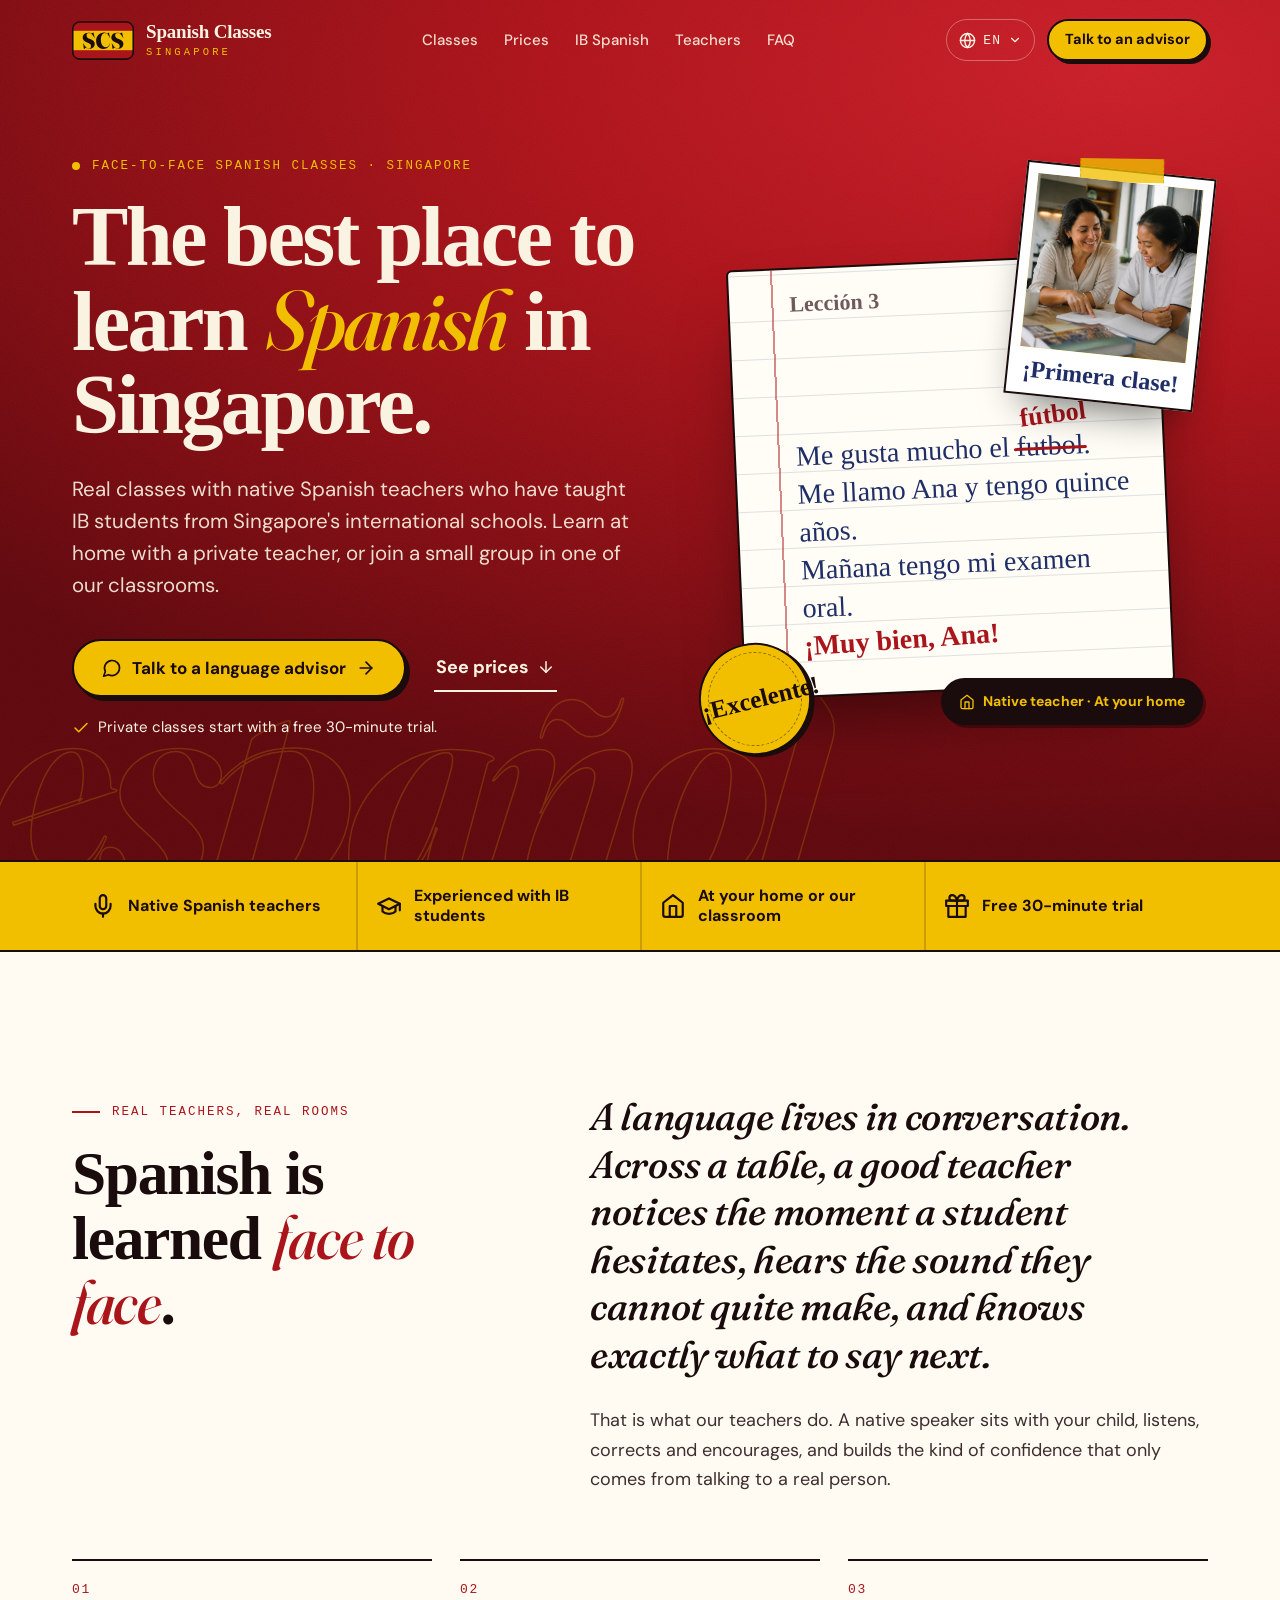
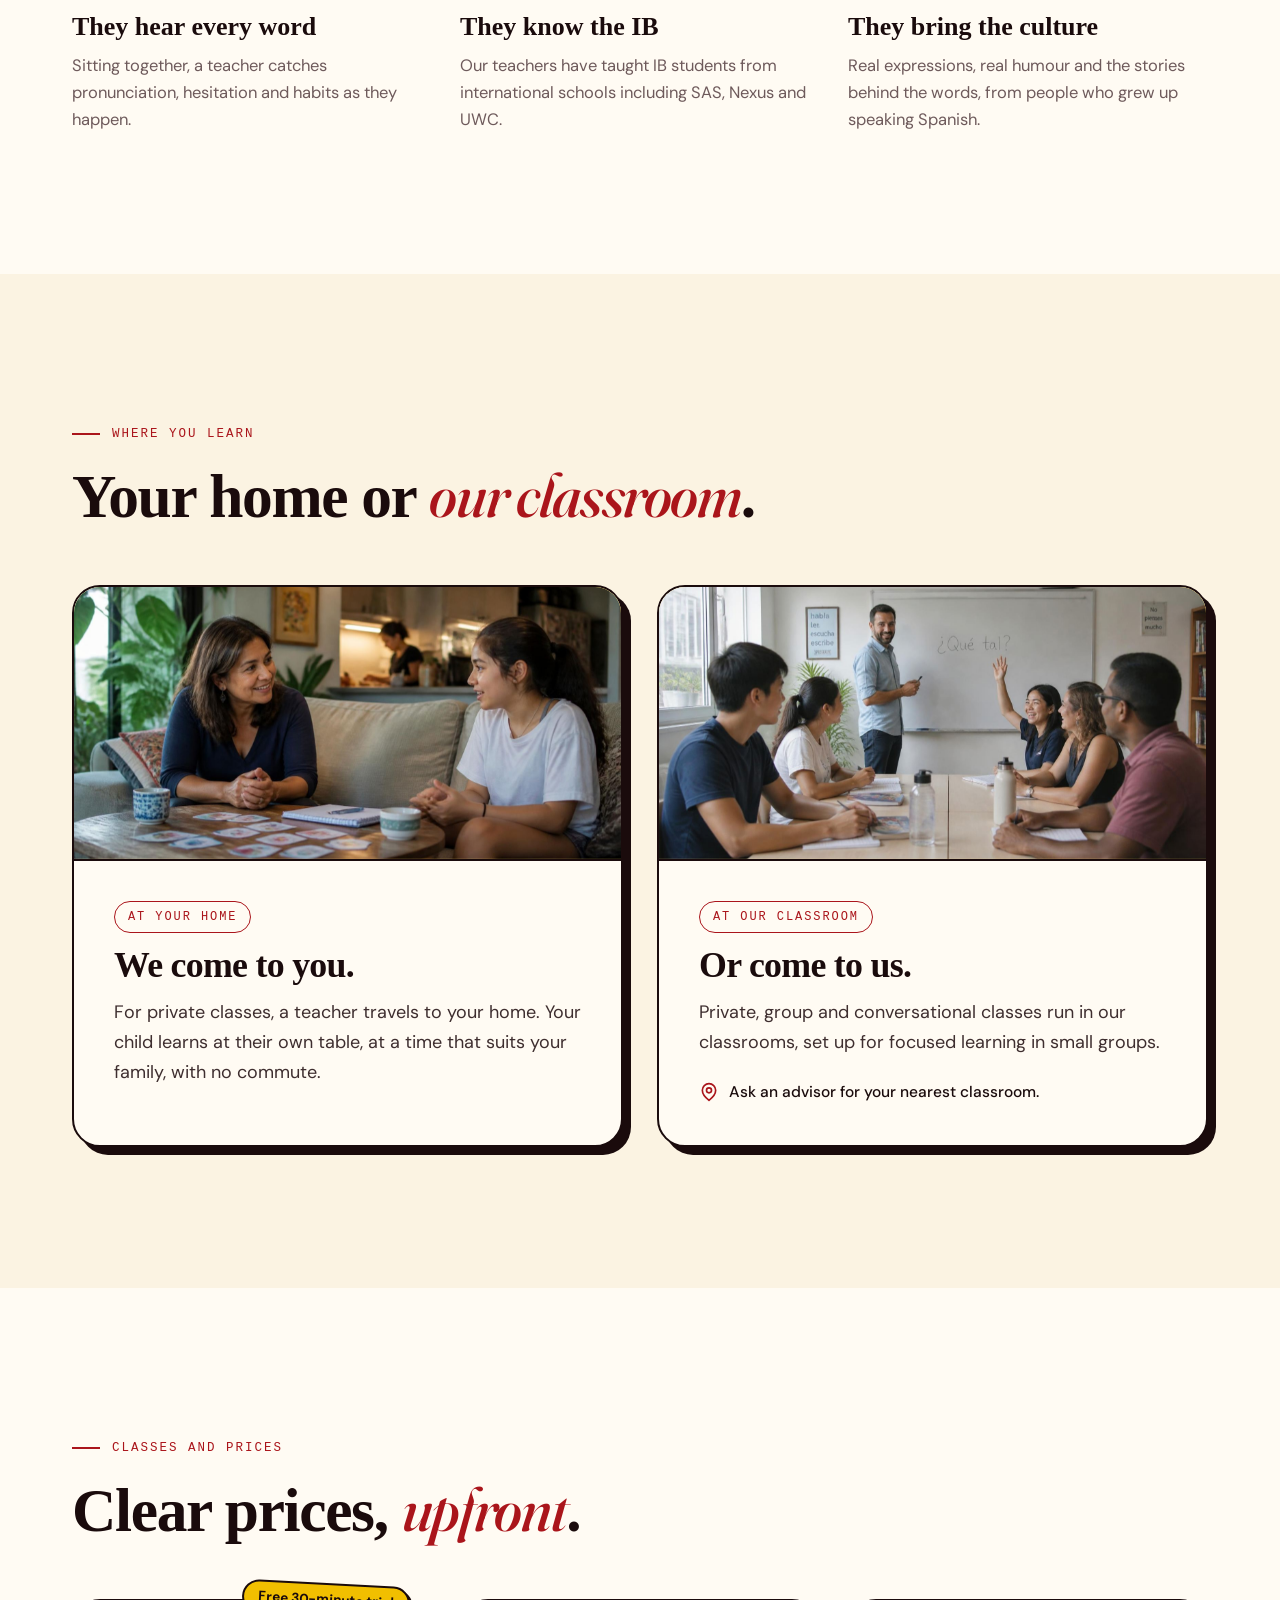
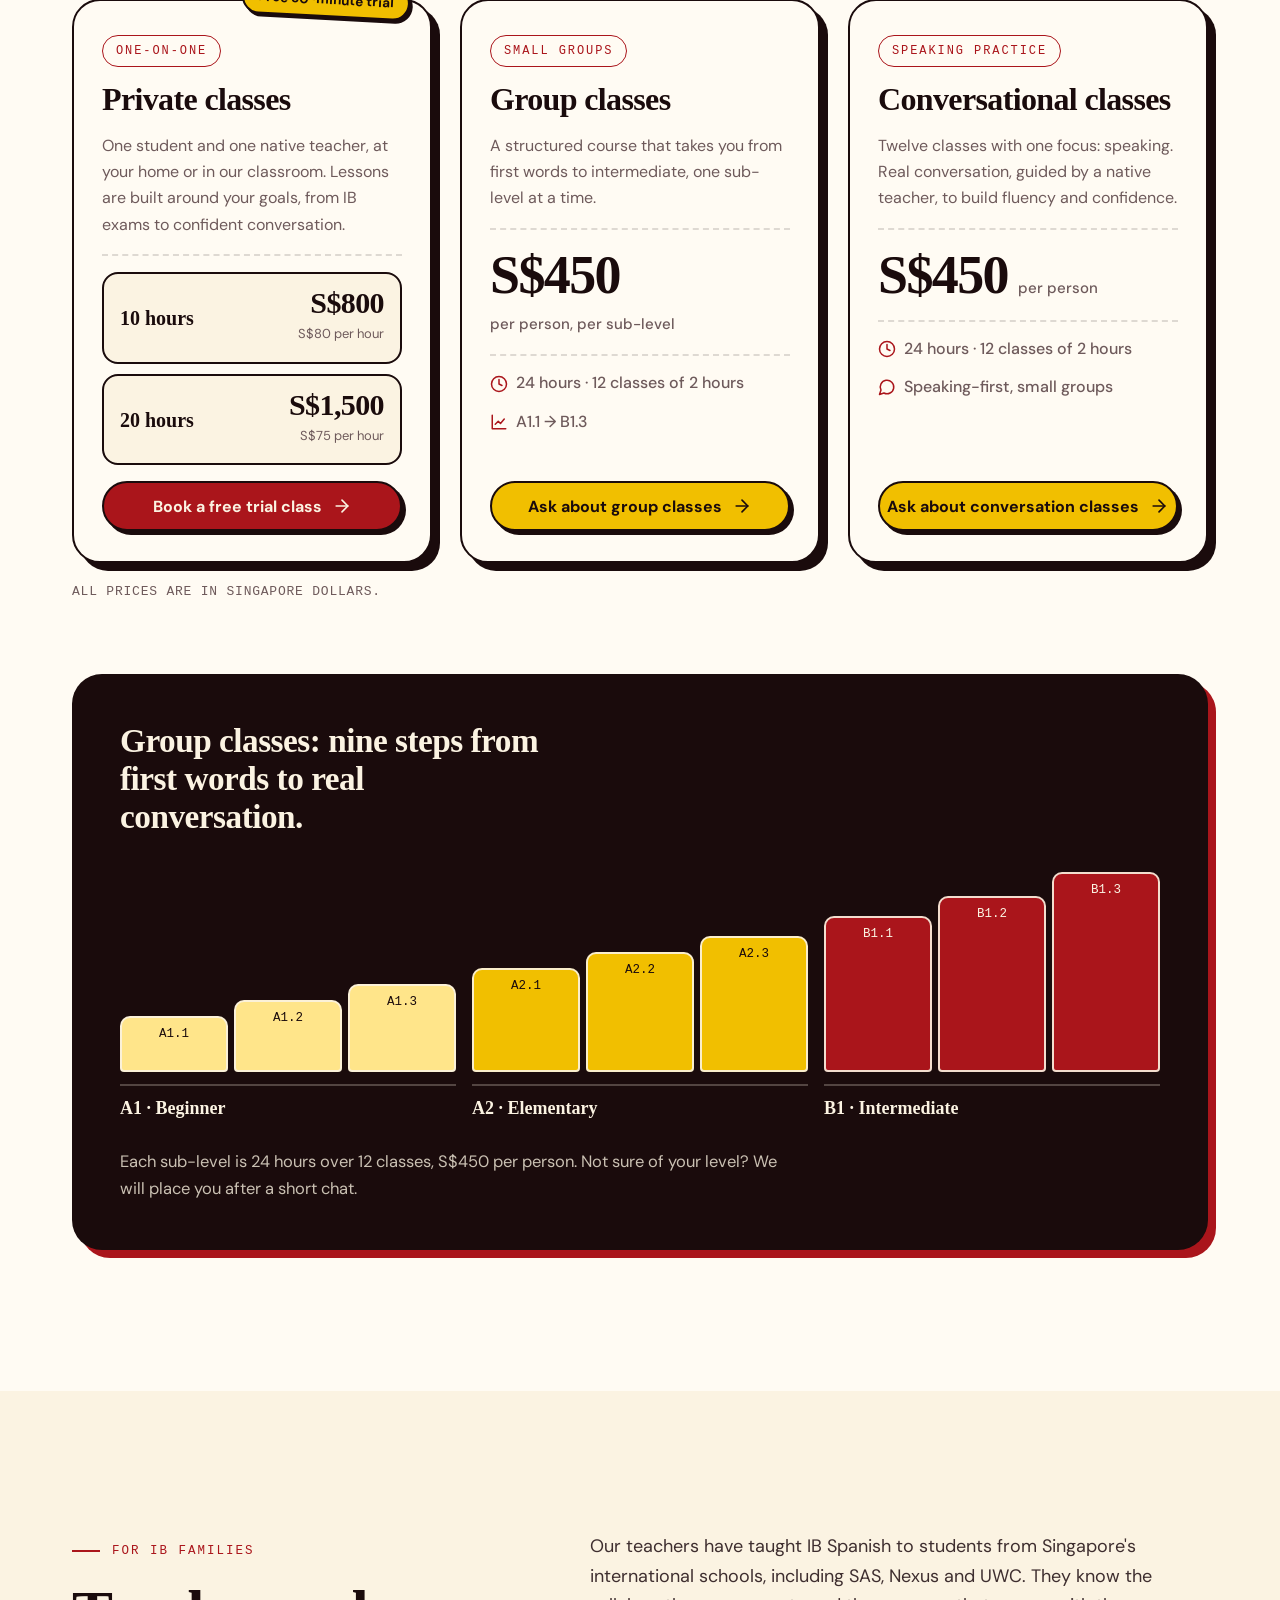
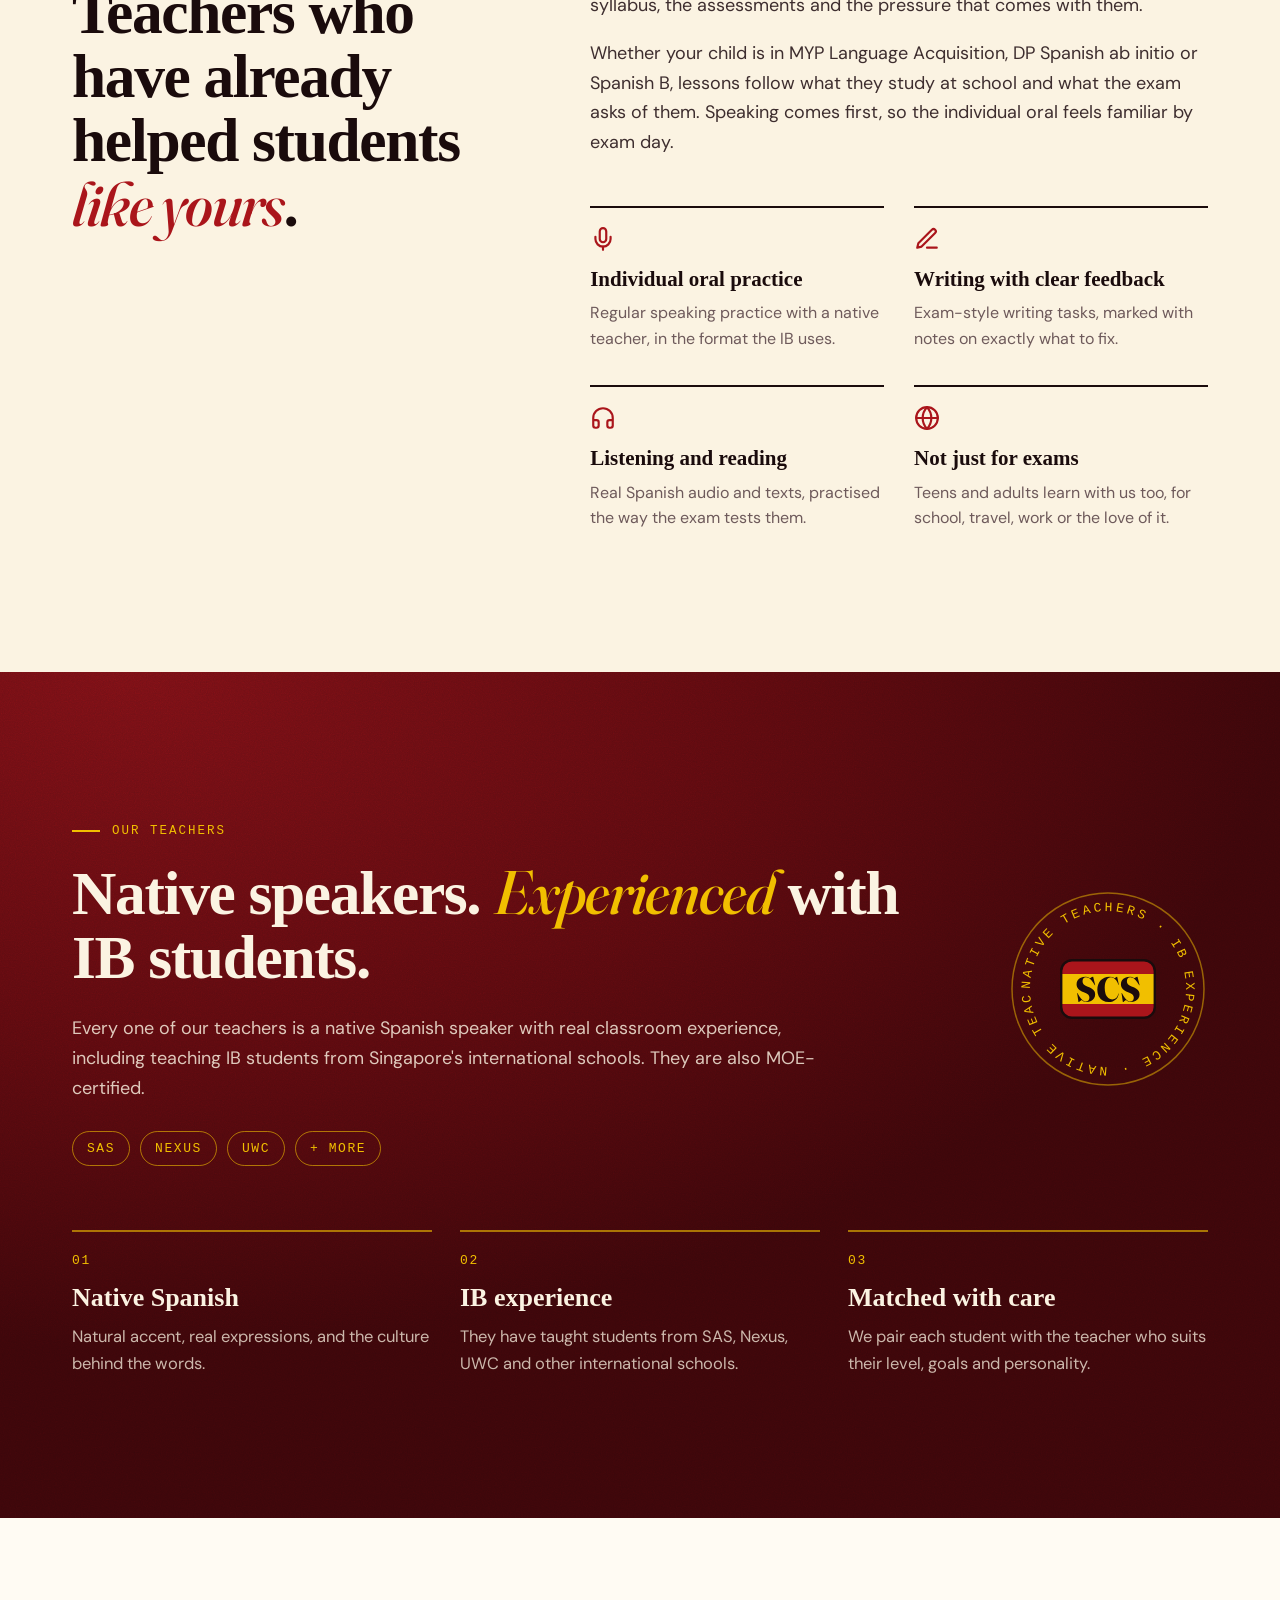
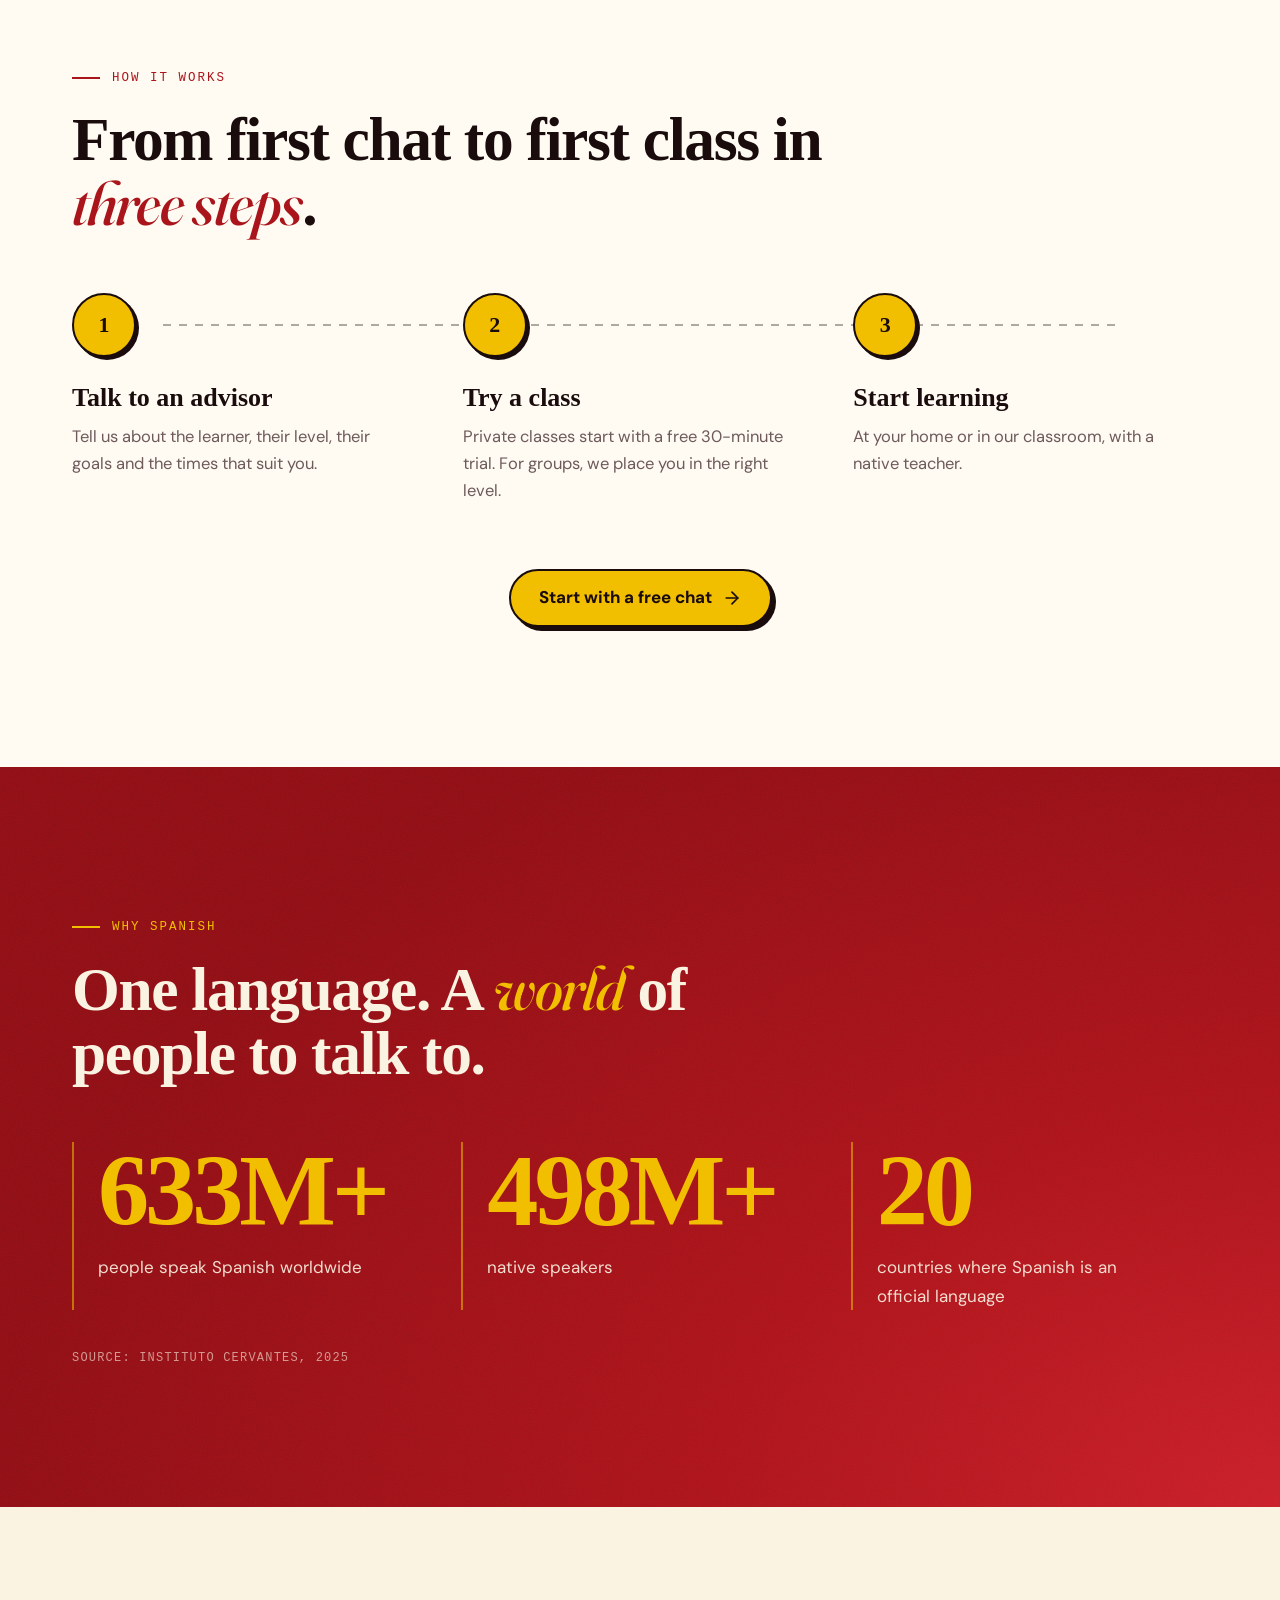
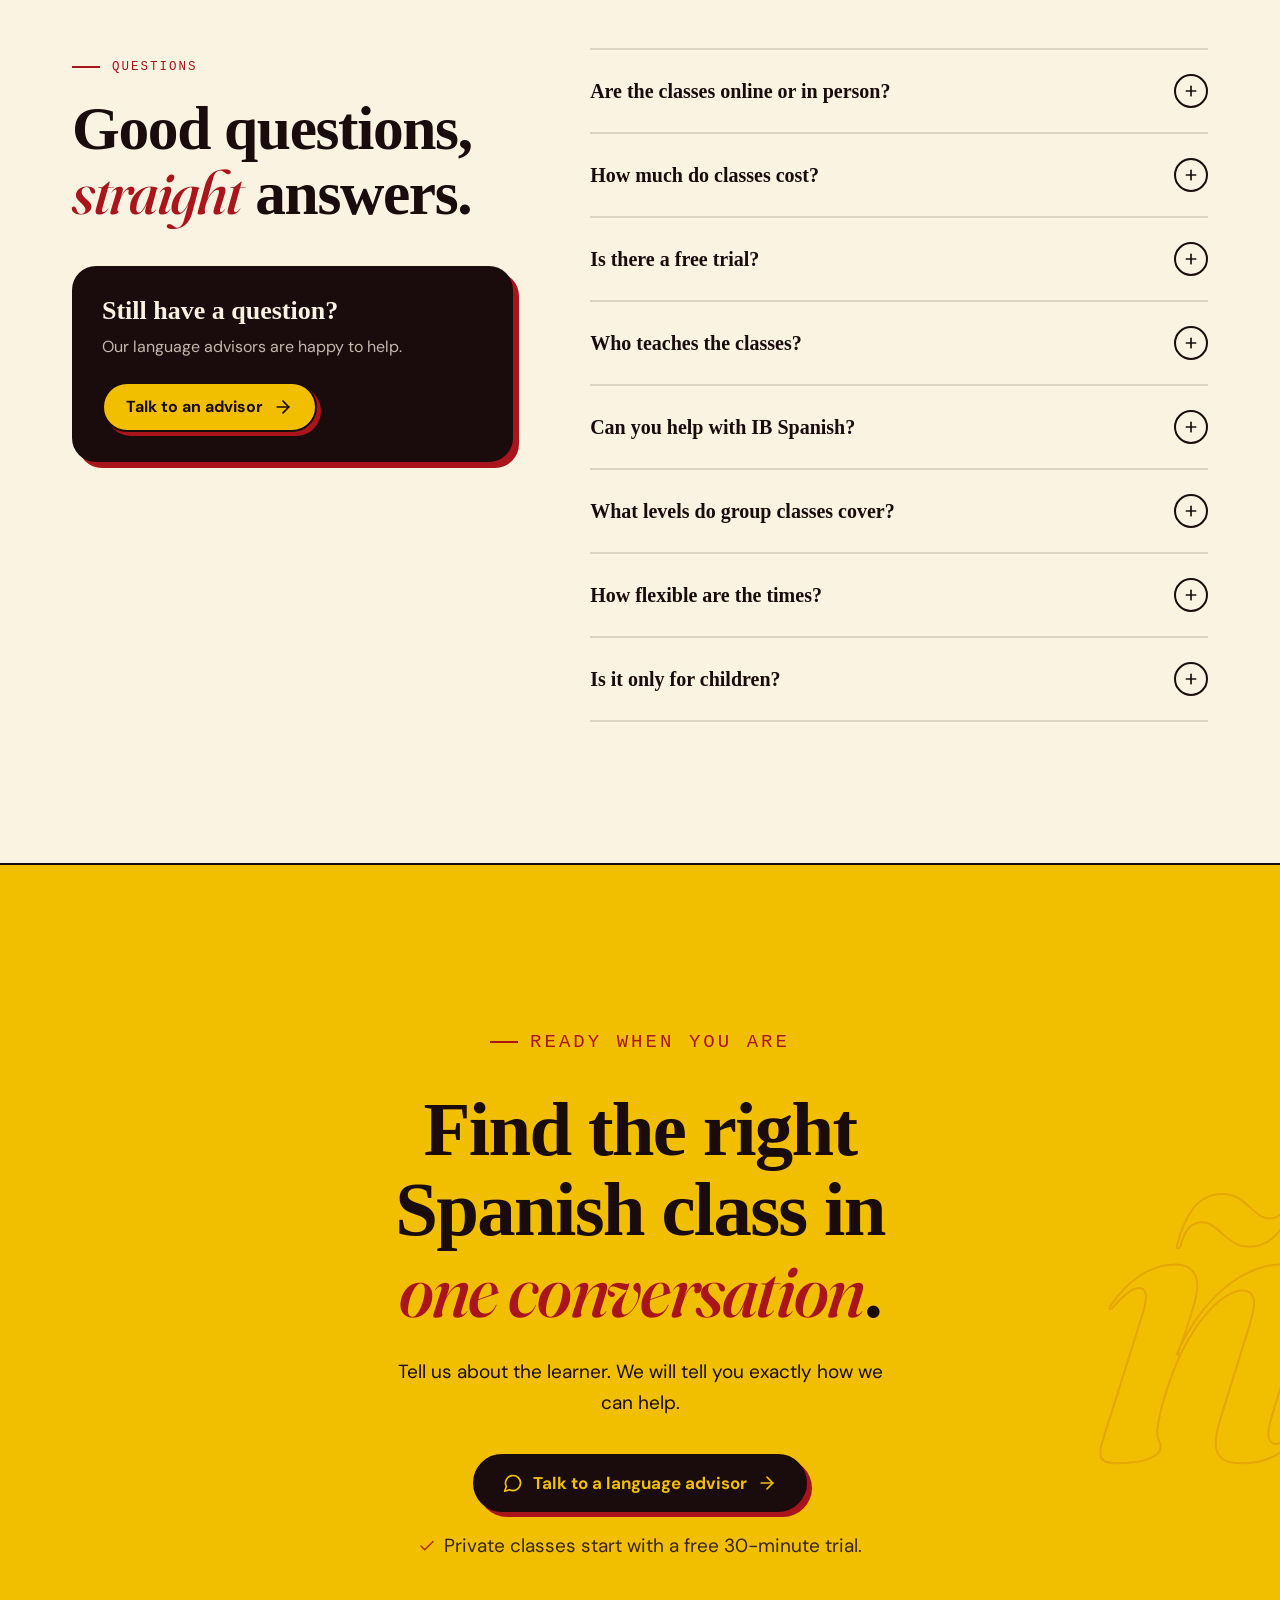
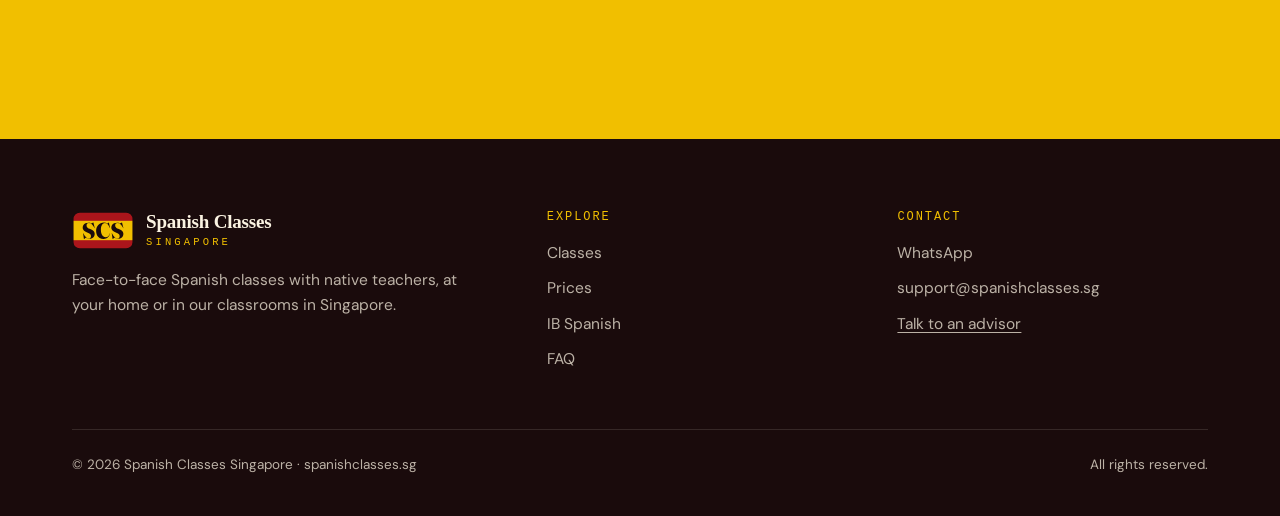
==== commit 581c34d5: "Add files via upload" ====
--- a/index.html
+++ b/index.html
@@ -12,17 +12,17 @@
 <meta property="og:title" content="Spanish Classes Singapore | Face-to-face Spanish with native teachers">
 <meta property="og:description" content="Private classes at home or in our classroom, group and conversational classes, and IB Spanish support. Free 30-minute trial for private classes.">
 <meta property="og:url" content="https://spanishclasses.sg/">
-<meta property="og:image" content="https://spanishclasses.sg/assets/img/classroom.jpg">
+<meta property="og:image" content="https://spanishclasses.sg/classroom.jpg">
 <meta property="og:locale" content="en_SG">
 <meta name="twitter:card" content="summary_large_image">
-<link rel="icon" href="/assets/brand/favicon.svg" type="image/svg+xml">
-<link rel="apple-touch-icon" href="/assets/brand/apple-touch-icon.png">
+<link rel="icon" href="/favicon.svg" type="image/svg+xml">
+<link rel="apple-touch-icon" href="/apple-touch-icon.png">
 <link rel="manifest" href="/site.webmanifest">
 <link rel="preconnect" href="https://fonts.googleapis.com">
 <link rel="preconnect" href="https://fonts.gstatic.com" crossorigin>
 <link href="https://fonts.googleapis.com/css2?family=Caveat:wght@500;700&family=DM+Mono:wght@400;500&family=DM+Sans:opsz,wght@9..40,400;9..40,500;9..40,700&family=Fraunces:ital,opsz,wght@0,9..144,500;0,9..144,600;0,9..144,700;1,9..144,500;1,9..144,600&display=swap" rel="stylesheet">
-<link rel="preload" as="image" href="/assets/img/hero.jpg">
-<link rel="stylesheet" href="/assets/css/styles.css">
+<link rel="preload" as="image" href="/hero.jpg">
+<link rel="stylesheet" href="/styles.css">
 <script type="application/ld+json">
 {"@context":"https://schema.org","@graph":[
 {"@type":"EducationalOrganization","name":"Spanish Classes Singapore","url":"https://spanishclasses.sg","areaServed":"Singapore","description":"Face-to-face Spanish classes in Singapore with native teachers experienced with IB students. Private classes at home or in our classrooms, group and conversational classes."},
@@ -35,7 +35,7 @@
 {"@type":"Question","name":"What levels do group classes cover?","acceptedAnswer":{"@type":"Answer","text":"Nine sub-levels from A1.1 to B1.3, from complete beginner to intermediate. Each sub-level is 24 hours."}}
 ]}]}
 </script>
-<script src="/assets/js/main.js" defer></script>
+<script src="/main.js" defer></script>
 </head>
 <body>
 <div class="scs" id="scs">
@@ -114,7 +114,7 @@
 
       <div class="s-visual s-reveal" aria-hidden="true">
         <figure class="s-pola">
-          <div class="s-photo"><img src="assets/img/hero.jpg" alt="A Spanish teacher and a student working through an exercise book at a kitchen table" width="1000" height="1239" fetchpriority="high" decoding="async"><span class="s-photo-ph"><svg class="s-ico" viewBox="0 0 24 24"><path d="M14.5 4h-5L7 7H4a2 2 0 0 0-2 2v9a2 2 0 0 0 2 2h16a2 2 0 0 0 2-2V9a2 2 0 0 0-2-2h-3l-2.5-3z"/><circle cx="12" cy="13" r="3"/></svg><span data-i18n="ph_hero">Photo: a teacher and student at the table</span></span></div>
+          <div class="s-photo"><img src="/hero.jpg" alt="A Spanish teacher and a student working through an exercise book at a kitchen table" width="1000" height="1239" fetchpriority="high" decoding="async"><span class="s-photo-ph"><svg class="s-ico" viewBox="0 0 24 24"><path d="M14.5 4h-5L7 7H4a2 2 0 0 0-2 2v9a2 2 0 0 0 2 2h16a2 2 0 0 0 2-2V9a2 2 0 0 0-2-2h-3l-2.5-3z"/><circle cx="12" cy="13" r="3"/></svg><span data-i18n="ph_hero">Photo: a teacher and student at the table</span></span></div>
           <figcaption>¡Primera clase!</figcaption>
         </figure>
         <div class="s-note" id="s-note">
@@ -170,7 +170,7 @@
       </div>
       <div class="s-where-grid">
         <article class="s-wcard s-reveal">
-          <div class="s-photo"><img src="assets/img/home.jpg" alt="A private Spanish lesson in a family living room" width="1600" height="807" loading="lazy" decoding="async"><span class="s-photo-ph"><svg class="s-ico" viewBox="0 0 24 24"><path d="M14.5 4h-5L7 7H4a2 2 0 0 0-2 2v9a2 2 0 0 0 2 2h16a2 2 0 0 0 2-2V9a2 2 0 0 0-2-2h-3l-2.5-3z"/><circle cx="12" cy="13" r="3"/></svg><span data-i18n="ph_home">Photo: a lesson at home</span></span></div>
+          <div class="s-photo"><img src="/home.jpg" alt="A private Spanish lesson in a family living room" width="1600" height="807" loading="lazy" decoding="async"><span class="s-photo-ph"><svg class="s-ico" viewBox="0 0 24 24"><path d="M14.5 4h-5L7 7H4a2 2 0 0 0-2 2v9a2 2 0 0 0 2 2h16a2 2 0 0 0 2-2V9a2 2 0 0 0-2-2h-3l-2.5-3z"/><circle cx="12" cy="13" r="3"/></svg><span data-i18n="ph_home">Photo: a lesson at home</span></span></div>
           <div class="s-wcard-b">
             <span class="s-tag" data-i18n="w1_tag">At your home</span>
             <h3 data-i18n="w1_h">We come to you.</h3>
@@ -178,7 +178,7 @@
           </div>
         </article>
         <article class="s-wcard s-reveal">
-          <div class="s-photo"><img src="assets/img/classroom.jpg" alt="A small group Spanish class with a native teacher at the whiteboard" width="1600" height="807" loading="lazy" decoding="async"><span class="s-photo-ph"><svg class="s-ico" viewBox="0 0 24 24"><path d="M14.5 4h-5L7 7H4a2 2 0 0 0-2 2v9a2 2 0 0 0 2 2h16a2 2 0 0 0 2-2V9a2 2 0 0 0-2-2h-3l-2.5-3z"/><circle cx="12" cy="13" r="3"/></svg><span data-i18n="ph_class">Photo: our classroom</span></span></div>
+          <div class="s-photo"><img src="/classroom.jpg" alt="A small group Spanish class with a native teacher at the whiteboard" width="1600" height="807" loading="lazy" decoding="async"><span class="s-photo-ph"><svg class="s-ico" viewBox="0 0 24 24"><path d="M14.5 4h-5L7 7H4a2 2 0 0 0-2 2v9a2 2 0 0 0 2 2h16a2 2 0 0 0 2-2V9a2 2 0 0 0-2-2h-3l-2.5-3z"/><circle cx="12" cy="13" r="3"/></svg><span data-i18n="ph_class">Photo: our classroom</span></span></div>
           <div class="s-wcard-b">
             <span class="s-tag" data-i18n="w2_tag">At our classroom</span>
             <h3 data-i18n="w2_h">Or come to us.</h3>
--- a/styles.css
+++ b/styles.css
@@ -0,0 +1,405 @@
+html{scroll-behavior:auto;-webkit-text-size-adjust:100%}
+body{margin:0;background:#FFFBF3}
+.scs{
+  --red:#AA151B;--red-hot:#C8202A;--wine:#5C0A0F;--ink:#1A0B0C;--pen:#1F2E66;
+  --yellow:#F1BF00;--yellow-soft:#FFE58A;--cream:#FBF3E2;--paper:#FFFBF3;
+  --text:#3E2E2F;--muted:#6E5A5B;--line:rgba(26,11,12,.14);
+  --f-display:'Fraunces',Georgia,'Songti SC','Noto Serif SC',serif;
+  --f-sans:'DM Sans',system-ui,-apple-system,'Segoe UI','PingFang SC','Hiragino Sans','Microsoft YaHei',sans-serif;
+  --f-mono:'DM Mono',ui-monospace,'SFMono-Regular',monospace;
+  --f-hand:'Caveat','Segoe Print','Bradley Hand',cursive;
+  --r:22px;--ease:cubic-bezier(.2,.7,.2,1);
+  font-family:var(--f-sans);color:var(--text);background:var(--paper);
+  font-size:18px;line-height:1.65;-webkit-font-smoothing:antialiased;overflow-x:clip;
+}
+.scs *,.scs *::before,.scs *::after{box-sizing:border-box;margin:0;padding:0}
+.scs img,.scs svg{display:block;max-width:100%}
+.scs a{color:inherit}
+.scs button{font:inherit;color:inherit;background:none;border:0;cursor:pointer}
+.scs ul{list-style:none}
+.scs [hidden]{display:none!important}
+.scs .s-wrap{max-width:1200px;margin:0 auto;padding:0 32px}
+.scs .s-sec{padding:clamp(84px,11vw,150px) 0;scroll-margin-top:70px;position:relative}
+.scs .s-ico{width:22px;height:22px;fill:none;stroke:currentColor;stroke-width:2;stroke-linecap:round;stroke-linejoin:round;flex:none}
+
+/* grain */
+.scs .s-grain{position:relative;isolation:isolate}
+.scs .s-grain::after{content:"";position:absolute;inset:0;pointer-events:none;z-index:0;opacity:.22;mix-blend-mode:overlay;
+  background-image:url("data:image/svg+xml,%3Csvg xmlns='http://www.w3.org/2000/svg' width='220' height='220'%3E%3Cfilter id='n'%3E%3CfeTurbulence type='fractalNoise' baseFrequency='.85' numOctaves='3' stitchTiles='stitch'/%3E%3C/filter%3E%3Crect width='100%25' height='100%25' filter='url(%23n)'/%3E%3C/svg%3E")}
+.scs .s-grain > .s-wrap{position:relative;z-index:1}
+
+/* logo */
+.scs .s-logo{display:flex;align-items:center;gap:12px;text-decoration:none}
+.scs .s-mark{width:62px;height:39px;flex:none}
+.scs .s-wm{display:flex;flex-direction:column;line-height:1}
+.scs .s-wm b{font:600 19px/1 var(--f-display);letter-spacing:-.01em}
+.scs .s-wm small{font:500 10.5px/1 var(--f-mono);letter-spacing:.3em;color:var(--yellow);margin-top:6px}
+
+/* type */
+.scs .s-eyebrow{display:inline-flex;align-items:center;gap:12px;font:500 12.5px/1.3 var(--f-mono);letter-spacing:.16em;text-transform:uppercase;color:var(--red);margin-bottom:22px}
+.scs .s-eyebrow::before{content:"";width:28px;height:2px;background:currentColor}
+.scs .s-dark .s-eyebrow,.scs .s-hero .s-eyebrow{color:var(--yellow)}
+.scs .s-h2{font-family:var(--f-display);font-weight:600;font-size:clamp(36px,4.8vw,62px);line-height:1.04;letter-spacing:-.022em;color:var(--ink);font-variation-settings:"opsz" 144}
+.scs .s-h2 em{font-style:italic;font-weight:500;color:var(--red)}
+.scs .s-dark .s-h2{color:var(--cream)}
+.scs .s-dark .s-h2 em{color:var(--yellow)}
+.scs .s-body{max-width:62ch;color:var(--text)}
+.scs .s-body + .s-body{margin-top:18px}
+.scs .s-dark{color:rgba(251,243,226,.82)}
+.scs .s-head{max-width:780px;margin-bottom:56px}
+.scs .s-head .s-body{margin-top:20px}
+
+/* buttons */
+.scs .s-btn{display:inline-flex;align-items:center;justify-content:center;gap:10px;min-height:48px;padding:13px 22px;border-radius:999px;
+  background:var(--yellow);color:var(--ink);border:2px solid var(--ink);box-shadow:4px 4px 0 var(--ink);
+  font:700 16px/1.1 var(--f-sans);text-decoration:none;white-space:nowrap;
+  transition:transform .18s var(--ease),box-shadow .18s var(--ease),background .18s}
+.scs .s-btn:hover{transform:translate(-2px,-2px);box-shadow:6px 6px 0 var(--ink);background:var(--yellow-soft)}
+.scs .s-btn:active{transform:translate(2px,2px);box-shadow:1px 1px 0 var(--ink)}
+.scs .s-btn:focus-visible,.scs a:focus-visible,.scs button:focus-visible,.scs summary:focus-visible{outline:3px solid var(--yellow);outline-offset:3px;border-radius:12px}
+.scs .s-btn:focus-visible{border-radius:999px}
+.scs .s-btn .s-ico{width:20px;height:20px}
+.scs .s-btn .s-arr{transition:transform .2s var(--ease)}
+.scs .s-btn:hover .s-arr{transform:translateX(3px)}
+.scs .s-btn-lg{min-height:58px;padding:16px 28px;font-size:17px}
+.scs .s-btn-sm{min-height:42px;padding:9px 16px;font-size:14.5px;box-shadow:3px 3px 0 var(--ink)}
+.scs .s-btn-ink{background:var(--ink);color:var(--yellow);box-shadow:5px 5px 0 var(--red)}
+.scs .s-btn-ink:hover{background:#2a1314;box-shadow:7px 7px 0 var(--red)}
+.scs .s-btn-red{background:var(--red);color:var(--cream)}
+.scs .s-btn-red:hover{background:var(--red-hot)}
+.scs .s-link{display:inline-flex;align-items:center;gap:8px;min-height:48px;font-weight:700;text-decoration:none;border-bottom:2px solid currentColor;padding:0 2px;line-height:1}
+.scs .s-link .s-ico{transition:transform .2s}
+.scs .s-link:hover .s-ico{transform:translateY(2px)}
+.scs .s-micro{font-size:15px;opacity:.85;margin-top:18px;display:flex;align-items:center;gap:8px}
+.scs .s-micro .s-ico{width:18px;height:18px;color:var(--yellow)}
+
+/* progress + nav */
+.scs .s-progress{position:fixed;top:0;left:0;right:0;height:3px;z-index:100002;pointer-events:none}
+.scs .s-progress span{display:block;height:100%;background:var(--yellow);transform-origin:left;transform:scaleX(0)}
+.scs .s-nav{position:fixed;top:0;left:0;right:0;z-index:100000;color:var(--cream);transition:background .3s,box-shadow .3s}
+.scs .s-nav.s-scrolled{background:rgba(74,8,12,.92);backdrop-filter:blur(14px);-webkit-backdrop-filter:blur(14px);box-shadow:0 1px 0 rgba(241,191,0,.18)}
+.scs .s-nav-in{display:flex;align-items:center;justify-content:space-between;gap:20px;height:80px}
+.scs .s-links{display:flex;gap:26px}
+.scs .s-links a{font-size:15px;font-weight:500;text-decoration:none;opacity:.9;position:relative;padding:6px 0}
+.scs .s-links a::after{content:"";position:absolute;left:0;right:0;bottom:0;height:2px;background:var(--yellow);transform:scaleX(0);transform-origin:left;transition:transform .25s var(--ease)}
+.scs .s-links a:hover{opacity:1}
+.scs .s-links a:hover::after{transform:scaleX(1)}
+.scs .s-nav-right{display:flex;align-items:center;gap:12px}
+.scs .s-lang{position:relative}
+.scs .s-lang-btn{display:inline-flex;align-items:center;gap:7px;min-height:42px;padding:8px 12px;border-radius:999px;border:1.5px solid rgba(251,243,226,.35);font:500 13px/1 var(--f-mono);letter-spacing:.08em;transition:border-color .2s,background .2s}
+.scs .s-lang-btn:hover{border-color:var(--yellow);background:rgba(241,191,0,.1)}
+.scs .s-lang-btn .s-ico{width:17px;height:17px}
+.scs .s-lang-list{position:absolute;right:0;top:calc(100% + 10px);min-width:210px;background:var(--paper);color:var(--ink);border:2px solid var(--ink);border-radius:16px;padding:6px;box-shadow:5px 5px 0 var(--ink)}
+.scs .s-lang-list button{display:flex;width:100%;align-items:center;justify-content:space-between;gap:12px;padding:11px 12px;border-radius:10px;font-size:15px;text-align:left}
+.scs .s-lang-list button:hover{background:var(--cream)}
+.scs .s-lang-list button[aria-selected="true"]{color:var(--red);font-weight:700}
+.scs .s-lang-list small{font:500 11px/1 var(--f-mono);letter-spacing:.1em;opacity:.55}
+
+/* hero */
+.scs .s-hero{background:radial-gradient(120% 90% at 88% 8%,var(--red-hot) 0%,var(--red) 38%,var(--wine) 100%);color:var(--cream);padding:150px 0 120px;overflow:hidden}
+.scs .s-hero-word{position:absolute;left:-1vw;bottom:-5.5vw;z-index:0;font:italic 600 24vw/1 var(--f-display);letter-spacing:-.04em;color:transparent;-webkit-text-stroke:1.5px rgba(241,191,0,.18);white-space:nowrap;pointer-events:none;user-select:none}
+.scs .s-hero-grid{display:grid;grid-template-columns:1.08fr .92fr;gap:clamp(40px,6vw,80px);align-items:center}
+.scs .s-dot{width:8px;height:8px;border-radius:50%;background:var(--yellow);display:inline-block}
+.scs .s-hero .s-eyebrow::before{display:none}
+.scs .s-h1{font-family:var(--f-display);font-weight:600;font-size:clamp(46px,6.6vw,90px);line-height:.98;letter-spacing:-.032em;font-variation-settings:"opsz" 144;color:var(--cream)}
+.scs .s-h1 em{font-style:italic;font-weight:500;color:var(--yellow)}
+.scs .s-lead{font-size:clamp(18px,1.6vw,21px);line-height:1.55;max-width:34em;margin-top:28px;color:rgba(251,243,226,.9)}
+.scs .s-cta-row{display:flex;flex-wrap:wrap;align-items:center;gap:18px 28px;margin-top:38px}
+.scs .s-hero .s-link{color:var(--cream)}
+
+/* hero visual: an exercise book page + polaroid */
+.scs .s-visual{position:relative;justify-self:center;width:100%;max-width:470px;padding:0 6px 30px}
+.scs .s-pola{position:absolute;top:0;right:-6px;width:min(42%,190px);background:#fff;border:2px solid var(--ink);padding:10px 10px 0;transform:rotate(6deg);box-shadow:0 22px 40px -18px rgba(0,0,0,.6);z-index:2}
+.scs .s-pola::before{content:"";position:absolute;top:-13px;left:50%;width:84px;height:24px;margin-left:-42px;background:rgba(241,191,0,.78);transform:rotate(-5deg);border-left:1px dashed rgba(26,11,12,.15);border-right:1px dashed rgba(26,11,12,.15)}
+.scs .s-pola figcaption{font:700 24px/1 var(--f-hand);color:var(--pen);text-align:center;padding:10px 0 12px}
+.scs .s-note{position:relative;margin-top:92px;width:94%;background-color:#FFFDF6;border:2px solid var(--ink);border-radius:6px;padding:168px 26px 30px 60px;transform:rotate(-2.5deg);box-shadow:0 40px 70px -24px rgba(0,0,0,.55);
+  background-image:linear-gradient(90deg,transparent 42px,rgba(170,21,27,.5) 42px,rgba(170,21,27,.5) 44px,transparent 44px),repeating-linear-gradient(180deg,transparent 0 37px,rgba(31,46,102,.14) 37px 38px);
+  background-position:0 0,0 13px;font:500 28px/38px var(--f-hand);color:var(--pen)}
+.scs .s-note p{margin:0}
+.scs .s-lesson{position:absolute;top:24px;left:60px;font:700 22px/1 var(--f-hand);color:var(--muted)}
+.scs .s-corr{position:relative;display:inline-block}
+.scs .s-err{position:relative}
+.scs .s-err::after{content:"";position:absolute;left:-3px;right:-3px;top:54%;height:3px;border-radius:2px;background:var(--red);transform:scaleX(0);transform-origin:left;transition:transform .55s var(--ease) .7s}
+.scs .s-fix{position:absolute;left:4px;top:-25px;font:700 26px/1 var(--f-hand);color:var(--red);transform:rotate(-5deg) translateY(4px);opacity:0;transition:opacity .45s var(--ease) 1.3s,transform .45s var(--ease) 1.3s;white-space:nowrap}
+.scs .s-tn{color:var(--red);font-weight:700;transform:rotate(-1.5deg);transform-origin:left;margin-top:6px;opacity:0;transition:opacity .5s var(--ease) 1.9s}
+.scs .s-note.go .s-err::after{transform:scaleX(1)}
+.scs .s-note.go .s-fix{opacity:1;transform:rotate(-5deg)}
+.scs .s-note.go .s-tn{opacity:1}
+.scs .s-stk{position:absolute;left:-30px;bottom:-34px;width:112px;height:112px;border-radius:50%;background:var(--yellow);border:2px solid var(--ink);display:grid;place-items:center;text-align:center;transform:rotate(-14deg);font:700 25px/1 var(--f-hand);color:var(--ink);box-shadow:3px 3px 0 var(--ink);z-index:3}
+.scs .s-stk::before{content:"";position:absolute;inset:7px;border-radius:50%;border:1.5px dashed rgba(26,11,12,.45)}
+.scs .s-chip{position:absolute;right:-4px;bottom:-4px;display:inline-flex;align-items:center;gap:8px;padding:10px 16px;border-radius:999px;border:2px solid var(--ink);background:var(--ink);color:var(--yellow);font-size:14px;font-weight:700;box-shadow:3px 3px 0 rgba(0,0,0,.35);white-space:nowrap;z-index:3;animation:s-float 5s ease-in-out infinite}
+.scs .s-chip .s-ico{width:16px;height:16px}
+
+/* photo slots */
+.scs .s-photo{position:relative;background:linear-gradient(140deg,#FBE6A6 0%,#F1BF00 120%) center/cover no-repeat;display:grid;place-items:center;overflow:hidden}
+.scs .s-photo-ph{display:flex;flex-direction:column;align-items:center;gap:8px;text-align:center;padding:12px;font:500 11px/1.35 var(--f-mono);letter-spacing:.06em;text-transform:uppercase;color:rgba(26,11,12,.6)}
+.scs .s-photo-ph .s-ico{width:26px;height:26px;color:rgba(26,11,12,.5)}
+.scs .s-photo img{position:absolute;inset:0;width:100%;height:100%;object-fit:cover;z-index:1}
+.scs .s-photo .s-photo-ph{position:relative;z-index:0}
+.scs .s-pola .s-photo{aspect-ratio:1/1.05}
+
+/* grid children may shrink below their content width */
+.scs .s-hero-grid > *,.scs .s-ed > *,.scs .s-three > *,.scs .s-where-grid > *,.scs .s-price-grid > *,.scs .s-steps > *,.scs .s-stats > *,.scs .s-ladder > *,.scs .s-teach-top > *,.scs .s-foot-grid > *,.scs .s-feat > *{min-width:0}
+.scs .s-opt2 .s-p{white-space:nowrap}
+
+/* mobile menu */
+.scs .s-menu-btn{display:none;width:44px;height:44px;border-radius:50%;border:1.5px solid rgba(251,243,226,.35);place-items:center}
+.scs .s-menu-btn .s-ico{width:22px;height:22px}
+.scs .s-mnav{display:grid;gap:4px;padding:8px 16px 20px;background:rgba(74,8,12,.97);border-top:1px solid rgba(241,191,0,.18)}
+.scs .s-mnav a{display:block;padding:14px 4px;font-size:18px;font-weight:500;text-decoration:none;border-bottom:1px solid rgba(251,243,226,.1)}
+.scs .s-mnav .s-btn{margin-top:14px}
+.scs .s-nav.s-open{background:rgba(74,8,12,.97)}
+
+/* trust strip */
+.scs .s-trust{background:var(--yellow);color:var(--ink);border-top:2px solid var(--ink);border-bottom:2px solid var(--ink)}
+.scs .s-trust-in{display:grid;grid-template-columns:repeat(4,1fr)}
+.scs .s-trust-item{display:flex;align-items:center;gap:12px;padding:24px 18px;font-weight:700;font-size:16px;line-height:1.25}
+.scs .s-trust-item + .s-trust-item{border-left:2px solid rgba(26,11,12,.18)}
+.scs .s-trust-item .s-ico{width:26px;height:26px}
+
+/* editorial + features */
+.scs .s-ed{display:grid;grid-template-columns:5fr 7fr;gap:clamp(36px,6vw,100px);align-items:start}
+.scs .s-ed-l{position:sticky;top:110px}
+.scs .s-feat{display:grid;grid-template-columns:1fr 1fr;gap:34px 30px;margin-top:48px}
+.scs .s-feat-item{border-top:2px solid var(--ink);padding-top:18px}
+.scs .s-feat-item .s-ico{width:26px;height:26px;color:var(--red);margin-bottom:14px}
+.scs .s-feat-item h3{font:600 21px/1.25 var(--f-display);color:var(--ink);margin-bottom:8px}
+.scs .s-feat-item p{font-size:16px;line-height:1.6;color:var(--muted)}
+
+/* human section */
+.scs .s-human{background:var(--paper)}
+.scs .s-quote{font:italic 500 clamp(26px,3vw,38px)/1.25 var(--f-display);color:var(--ink);letter-spacing:-.01em;max-width:24ch}
+.scs .s-quote em{color:var(--red)}
+.scs .s-three{display:grid;grid-template-columns:repeat(3,1fr);gap:28px;margin-top:64px}
+.scs .s-tcard{border-top:2px solid var(--ink);padding-top:22px}
+.scs .s-tcard .s-num{font:500 13px/1 var(--f-mono);letter-spacing:.14em;color:var(--red);margin-bottom:16px;display:block}
+.scs .s-tcard h3{font:600 26px/1.15 var(--f-display);color:var(--ink);margin-bottom:10px}
+.scs .s-tcard p{font-size:16.5px;color:var(--muted)}
+.scs .s-dark .s-tcard{border-top-color:rgba(241,191,0,.6)}
+.scs .s-dark .s-tcard .s-num{color:var(--yellow)}
+.scs .s-dark .s-tcard h3{color:var(--cream)}
+.scs .s-dark .s-tcard p{color:rgba(251,243,226,.75)}
+
+/* where */
+.scs .s-where{background:var(--cream)}
+.scs .s-where-grid{display:grid;grid-template-columns:1fr 1fr;gap:34px}
+.scs .s-wcard{background:var(--paper);border:2px solid var(--ink);border-radius:28px;overflow:hidden;box-shadow:8px 8px 0 var(--ink);display:flex;flex-direction:column;transition:transform .25s var(--ease),box-shadow .25s var(--ease)}
+.scs .s-wcard:hover{transform:translate(-3px,-3px);box-shadow:11px 11px 0 var(--ink)}
+.scs .s-wcard .s-photo{aspect-ratio:2/1;border-bottom:2px solid var(--ink)}
+.scs .s-wcard-b{padding:clamp(24px,3.5vw,40px);display:flex;flex-direction:column;gap:14px;flex:1}
+.scs .s-wcard h3{font:600 clamp(28px,2.8vw,36px)/1.05 var(--f-display);color:var(--ink);letter-spacing:-.02em}
+.scs .s-tag{display:inline-block;align-self:flex-start;font:500 12px/1 var(--f-mono);letter-spacing:.16em;text-transform:uppercase;padding:9px 13px;border-radius:999px;border:1.5px solid currentColor;color:var(--red)}
+.scs .s-addr{display:flex;gap:10px;align-items:flex-start;font-size:15.5px;font-weight:500;color:var(--ink);margin-top:auto;padding-top:8px}
+.scs .s-addr .s-ico{width:20px;height:20px;color:var(--red);margin-top:2px}
+
+/* prices */
+.scs .s-price-grid{display:grid;grid-template-columns:repeat(3,1fr);gap:28px;align-items:stretch}
+.scs .s-pcard{position:relative;background:var(--paper);border:2px solid var(--ink);border-radius:28px;padding:34px 28px 30px;box-shadow:8px 8px 0 var(--ink);display:flex;flex-direction:column;gap:16px;transition:transform .25s var(--ease),box-shadow .25s var(--ease)}
+.scs .s-pcard:hover{transform:translate(-3px,-3px);box-shadow:11px 11px 0 var(--ink)}
+.scs .s-pcard h3{font:600 32px/1.05 var(--f-display);color:var(--ink);letter-spacing:-.02em}
+.scs .s-pcard > p{font-size:16px;color:var(--muted)}
+.scs .s-pbig{display:flex;align-items:baseline;gap:10px;flex-wrap:wrap;padding:18px 0;border-top:2px dashed var(--line);border-bottom:2px dashed var(--line)}
+.scs .s-pbig b{font:600 54px/1 var(--f-display);color:var(--ink);letter-spacing:-.03em}
+.scs .s-pbig span{font-size:15px;font-weight:500;color:var(--muted)}
+.scs .s-meta{display:flex;align-items:center;gap:8px;font:500 15px/1.4 var(--f-sans);color:var(--ink)}
+.scs .s-meta .s-ico{width:18px;height:18px;color:var(--red)}
+.scs .s-opts2{display:grid;gap:10px;border-top:2px dashed var(--line);padding-top:16px}
+.scs .s-opt2{display:flex;justify-content:space-between;align-items:center;gap:12px;padding:14px 16px;border:2px solid var(--ink);border-radius:16px;background:var(--cream)}
+.scs .s-opt2 .s-h{font:600 20px/1.1 var(--f-display);color:var(--ink)}
+.scs .s-opt2 .s-p{text-align:right}
+.scs .s-opt2 .s-p b{display:block;font:600 30px/1 var(--f-display);color:var(--ink);letter-spacing:-.02em}
+.scs .s-opt2 .s-p small{font-size:13px;color:var(--muted)}
+.scs .s-pcard .s-btn{margin-top:auto;width:100%}
+.scs .s-badge-trial{position:absolute;top:-18px;right:20px;background:var(--yellow);color:var(--ink);border:2px solid var(--ink);border-radius:999px;padding:8px 14px;font:700 13.5px/1 var(--f-sans);box-shadow:3px 3px 0 var(--ink);transform:rotate(3deg);white-space:nowrap}
+.scs .s-price-note{margin-top:20px;font:500 13px/1.4 var(--f-mono);letter-spacing:.06em;color:var(--muted);text-transform:uppercase}
+
+/* levels ladder */
+.scs .s-levels{margin-top:72px;background:var(--ink);color:var(--cream);border-radius:30px;padding:clamp(28px,4vw,48px);box-shadow:8px 8px 0 var(--red)}
+.scs .s-levels h3{font:600 clamp(24px,2.6vw,34px)/1.15 var(--f-display);letter-spacing:-.015em;max-width:26ch}
+.scs .s-ladder{display:grid;grid-template-columns:repeat(3,1fr);gap:16px;margin-top:36px}
+.scs .s-lg{display:flex;flex-direction:column;gap:12px}
+.scs .s-bars{display:flex;align-items:flex-end;gap:6px;height:200px}
+.scs .s-bar{flex:1;border-radius:10px 10px 4px 4px;border:2px solid rgba(251,243,226,.9);display:flex;align-items:flex-start;justify-content:center;padding-top:10px;font:500 12.5px/1 var(--f-mono);color:var(--ink);transform-origin:bottom;transition:transform .7s var(--ease)}
+.scs.s-js .s-levels:not(.in) .s-bar{transform:scaleY(.08)}
+.scs .s-lg-1 .s-bar{background:var(--yellow-soft)}
+.scs .s-lg-2 .s-bar{background:var(--yellow)}
+.scs .s-lg-3 .s-bar{background:var(--red);color:var(--cream)}
+.scs .s-lg-l{font:600 18px/1.2 var(--f-display);color:var(--cream);border-top:2px solid rgba(251,243,226,.25);padding-top:12px}
+.scs .s-levels .s-body{color:rgba(251,243,226,.78);margin-top:28px;font-size:16.5px}
+
+/* teachers */
+.scs .s-teach{background:radial-gradient(90% 80% at 10% 0%,#7a1016 0%,var(--wine) 55%,#3c060a 100%)}
+.scs .s-teach-top{display:grid;grid-template-columns:1fr auto;gap:48px;align-items:center}
+.scs .s-teach-top .s-body{color:rgba(251,243,226,.82);margin-top:24px}
+.scs .s-schools{display:flex;flex-wrap:wrap;gap:10px;margin-top:28px}
+.scs .s-schools span{font:500 13px/1 var(--f-mono);letter-spacing:.12em;padding:10px 14px;border-radius:999px;border:1.5px solid rgba(241,191,0,.6);color:var(--yellow)}
+.scs .s-badge{width:clamp(150px,16vw,200px);height:auto;color:var(--yellow)}
+.scs .s-badge .s-rot{transform-origin:100px 100px;animation:s-spin 26s linear infinite}
+.scs .s-badge text{font:500 13px var(--f-mono);letter-spacing:3px;fill:var(--yellow)}
+
+/* how */
+.scs .s-steps{display:grid;grid-template-columns:repeat(3,1fr);gap:36px;position:relative;margin-top:16px}
+.scs .s-steps::before{content:"";position:absolute;top:31px;left:8%;right:8%;height:2px;background:repeating-linear-gradient(90deg,var(--ink) 0 8px,transparent 8px 16px);opacity:.35}
+.scs .s-step{position:relative}
+.scs .s-step-n{width:64px;height:64px;border-radius:50%;background:var(--yellow);border:2px solid var(--ink);box-shadow:3px 3px 0 var(--ink);display:grid;place-items:center;font:600 22px/1 var(--f-display);color:var(--ink);margin-bottom:26px;position:relative}
+.scs .s-step h3{font:600 26px/1.15 var(--f-display);color:var(--ink);margin-bottom:10px}
+.scs .s-step p{font-size:16.5px;color:var(--muted);max-width:30ch}
+.scs .s-center{display:flex;flex-wrap:wrap;justify-content:center;gap:18px;margin-top:64px}
+
+/* why */
+.scs .s-why{background:radial-gradient(100% 120% at 100% 100%,var(--red-hot) 0%,var(--red) 45%,#8d1016 100%);color:var(--cream)}
+.scs .s-stats{display:grid;grid-template-columns:repeat(3,1fr);gap:32px;margin-top:56px}
+.scs .s-stat{border-left:2px solid rgba(241,191,0,.55);padding-left:24px}
+.scs .s-stat-n{font:600 clamp(58px,8vw,116px)/.95 var(--f-display);letter-spacing:-.04em;color:var(--yellow);font-variant-numeric:tabular-nums}
+.scs .s-stat p{margin-top:14px;font-size:17px;max-width:22ch;color:rgba(251,243,226,.9)}
+.scs .s-src{margin-top:40px;font:500 12px/1.4 var(--f-mono);letter-spacing:.1em;text-transform:uppercase;color:rgba(251,243,226,.6)}
+
+/* faq */
+.scs .s-side{margin-top:40px;background:var(--ink);color:var(--cream);border-radius:24px;padding:30px;box-shadow:6px 6px 0 var(--red)}
+.scs .s-side h3{font:600 26px/1.15 var(--f-display);margin-bottom:8px}
+.scs .s-side p{font-size:16px;color:rgba(251,243,226,.75);margin-bottom:22px}
+.scs .s-side .s-btn{box-shadow:4px 4px 0 var(--red)}
+.scs .s-faq details{border-bottom:2px solid var(--line)}
+.scs .s-faq details:first-child{border-top:2px solid var(--line)}
+.scs .s-faq summary{list-style:none;cursor:pointer;display:flex;justify-content:space-between;align-items:center;gap:20px;padding:24px 0;font:600 20px/1.3 var(--f-display);color:var(--ink)}
+.scs .s-faq summary::-webkit-details-marker{display:none}
+.scs .s-plus{width:34px;height:34px;flex:none;border-radius:50%;border:2px solid var(--ink);display:grid;place-items:center;transition:transform .25s var(--ease),background .25s}
+.scs .s-plus .s-ico{width:16px;height:16px;stroke-width:2.5}
+.scs .s-faq details[open] .s-plus{transform:rotate(45deg);background:var(--yellow)}
+.scs .s-faq summary:hover .s-plus{background:var(--yellow)}
+.scs .s-faq details p{padding:0 54px 26px 0;color:var(--text);font-size:17px}
+
+/* final */
+.scs .s-final{background:var(--yellow);border-top:2px solid var(--ink);overflow:hidden;text-align:center}
+.scs .s-final .s-h2{font-size:clamp(40px,6vw,80px);max-width:15ch;margin:0 auto}
+.scs .s-final p{font-size:19px;color:var(--ink);margin:24px auto 36px;max-width:40ch}
+.scs .s-final .s-micro{color:var(--ink);justify-content:center;margin-top:18px}
+.scs .s-final .s-micro .s-ico{color:var(--red)}
+.scs .s-final-mark{position:absolute;right:-3vw;top:50%;transform:translateY(-50%);font:italic 600 34vw/1 var(--f-display);color:transparent;-webkit-text-stroke:2px rgba(170,21,27,.15);pointer-events:none;user-select:none}
+.scs .s-final .s-wrap{position:relative;z-index:1}
+.scs .s-final .s-center{margin-top:0}
+
+/* footer */
+.scs .s-foot{background:var(--ink);color:rgba(251,243,226,.72);padding:72px 0 40px;font-size:15.5px}
+.scs .s-foot-grid{display:grid;grid-template-columns:1.4fr 1fr 1fr;gap:40px}
+.scs .s-foot .s-logo{color:var(--cream);margin-bottom:18px}
+.scs .s-foot h4{font:500 12px/1 var(--f-mono);letter-spacing:.16em;text-transform:uppercase;color:var(--yellow);margin-bottom:18px}
+.scs .s-foot li + li{margin-top:10px}
+.scs .s-foot a{text-decoration:none}
+.scs .s-foot a:hover{color:var(--yellow)}
+.scs .s-foot-btm{margin-top:56px;padding-top:24px;border-top:1px solid rgba(251,243,226,.12);display:flex;justify-content:space-between;gap:16px;flex-wrap:wrap;font-size:13.5px}
+
+/* floating + sticky */
+.scs .s-float{position:fixed;right:24px;bottom:24px;z-index:99990;opacity:0;transform:translateY(20px);pointer-events:none;transition:opacity .3s var(--ease),transform .3s var(--ease)}
+.scs .s-sticky{position:fixed;left:0;right:0;bottom:0;z-index:99990;padding:12px 16px calc(12px + env(safe-area-inset-bottom));background:rgba(26,11,12,.92);backdrop-filter:blur(12px);-webkit-backdrop-filter:blur(12px);display:none;transform:translateY(110%);transition:transform .3s var(--ease)}
+.scs .s-sticky .s-btn{width:100%;box-shadow:3px 3px 0 var(--red)}
+.scs.s-past .s-float{opacity:1;transform:none;pointer-events:auto}
+.scs.s-past .s-sticky{transform:none}
+
+/* modal */
+.scs .s-modal{position:fixed;inset:0;z-index:100003;display:grid;place-items:center;padding:16px;background:rgba(26,11,12,.62);backdrop-filter:blur(6px);-webkit-backdrop-filter:blur(6px);opacity:0;transition:opacity .25s var(--ease)}
+.scs .s-modal.open{opacity:1}
+.scs .s-panel{position:relative;width:100%;max-width:470px;background:var(--paper);color:var(--ink);border:2px solid var(--ink);border-radius:26px;padding:34px 30px 30px;box-shadow:8px 8px 0 var(--red);transform:translateY(18px) scale(.98);transition:transform .3s var(--ease)}
+.scs .s-modal.open .s-panel{transform:none}
+.scs .s-panel h2{font:600 30px/1.1 var(--f-display);letter-spacing:-.02em;padding-right:44px}
+.scs .s-panel > p{font-size:16px;color:var(--muted);margin:10px 0 24px}
+.scs .s-x{position:absolute;top:18px;right:18px;width:42px;height:42px;border-radius:50%;display:grid;place-items:center;border:2px solid var(--ink)}
+.scs .s-x:hover{background:var(--yellow)}
+.scs .s-opts{display:grid;gap:12px}
+.scs .s-opt{display:grid;grid-template-columns:48px 1fr auto;align-items:center;gap:14px;padding:14px 16px;border:2px solid var(--ink);border-radius:18px;text-decoration:none;transition:transform .18s var(--ease),box-shadow .18s var(--ease),background .18s}
+.scs .s-opt:hover{transform:translate(-2px,-2px);box-shadow:4px 4px 0 var(--ink);background:var(--cream)}
+.scs .s-opt b{display:block;font-size:17px;line-height:1.25}
+.scs .s-opt span{display:block;font-size:14px;color:var(--muted);line-height:1.35}
+.scs .s-opt .s-opt-i{width:48px;height:48px;border-radius:14px;display:grid;place-items:center;background:var(--cream);border:1.5px solid var(--line);color:var(--ink)}
+.scs .s-opt-wa{background:var(--yellow)}
+.scs .s-opt-wa:hover{background:var(--yellow-soft)}
+.scs .s-opt-wa .s-opt-i{background:#25D366;border-color:#25D366;color:#fff}
+.scs .s-opt-wa span{color:var(--text)}
+
+/* reveal: only hidden once JS confirms it is running */
+.scs.s-js .s-reveal{opacity:0;transform:translateY(26px);transition:opacity .8s var(--ease),transform .8s var(--ease)}
+.scs.s-js .s-reveal.in{opacity:1;transform:none}
+
+@keyframes s-float{0%,100%{transform:translateY(0)}50%{transform:translateY(-7px)}}
+@keyframes s-spin{to{transform:rotate(360deg)}}
+
+/* Chinese + Japanese headings need more line height */
+.scs:lang(ja) .s-h1,.scs:lang(zh) .s-h1{font-size:clamp(36px,5vw,64px);line-height:1.2;letter-spacing:0}
+.scs:lang(ja) .s-h2,.scs:lang(zh) .s-h2,.scs:lang(ja) .s-quote,.scs:lang(zh) .s-quote{line-height:1.3;letter-spacing:0}
+
+@media (max-width:1100px){
+  .scs .s-price-grid{grid-template-columns:minmax(0,1fr);max-width:560px}
+}
+@media (max-width:1060px){
+  .scs .s-links{display:none}
+  .scs .s-menu-btn{display:grid}
+}
+@media (min-width:1061px){
+  .scs .s-mnav{display:none!important}
+}
+@media (max-width:980px){
+  .scs .s-hero{padding:124px 0 90px}
+  .scs .s-hero-grid,.scs .s-ed,.scs .s-where-grid,.scs .s-teach-top{grid-template-columns:1fr}
+  .scs .s-ed-l{position:static}
+  .scs .s-visual{max-width:420px;margin-top:10px}
+  .scs .s-trust-in{grid-template-columns:1fr 1fr}
+  .scs .s-trust-item:nth-child(3){border-left:0}
+  .scs .s-trust-item:nth-child(n+3){border-top:2px solid rgba(26,11,12,.18)}
+  .scs .s-three,.scs .s-steps,.scs .s-stats,.scs .s-price-grid{grid-template-columns:1fr;gap:36px}
+  .scs .s-price-grid{max-width:520px}
+  .scs .s-steps::before{display:none}
+  .scs .s-teach-top{gap:32px}
+  .scs .s-foot-grid{grid-template-columns:1fr 1fr}
+  .scs .s-foot-grid > div:first-child{grid-column:1/-1}
+  .scs .s-float{display:none}
+  .scs .s-sticky{display:block}
+  .scs .s-foot{padding-bottom:120px}
+}
+@media (max-width:600px){
+  .scs{font-size:17px}
+  .scs .s-btn{white-space:normal;text-align:center;line-height:1.25}
+  .scs .s-wrap{padding:0 16px}
+  .scs .s-nav-in{height:68px}
+  .scs .s-nav-cta{display:none}
+  .scs .s-mark{width:52px;height:33px}
+  .scs .s-wm b{font-size:16px}
+  .scs .s-wm small{font-size:9.5px;letter-spacing:.24em}
+  .scs .s-feat{grid-template-columns:1fr;gap:28px}
+  .scs .s-trust-item{padding:18px 12px;font-size:14.5px;gap:10px}
+  .scs .s-trust-item .s-ico{width:22px;height:22px}
+  .scs .s-cta-row .s-btn-lg{width:100%}
+  .scs .s-note{font-size:24px;line-height:33px;padding:140px 16px 26px 52px;margin-top:80px;background-position:0 0,0 6px;background-image:linear-gradient(90deg,transparent 36px,rgba(170,21,27,.5) 36px,rgba(170,21,27,.5) 38px,transparent 38px),repeating-linear-gradient(180deg,transparent 0 32px,rgba(31,46,102,.14) 32px 33px)}
+  .scs .s-lesson{left:52px;top:20px}
+  .scs .s-stk{width:92px;height:92px;font-size:21px;left:-6px}
+  .scs .s-pola{right:0}
+  .scs .s-wcard,.scs .s-pcard{box-shadow:6px 6px 0 var(--ink)}
+  .scs .s-bars{height:150px;gap:4px}
+  .scs .s-bar{font-size:10.5px;padding-top:8px;border-width:1.5px}
+  .scs .s-ladder{gap:8px}
+  .scs .s-lg-l{font-size:14px}
+  .scs .s-faq summary{font-size:18px}
+  .scs .s-faq details p{padding-right:0}
+  .scs .s-foot-grid{grid-template-columns:1fr}
+  .scs .s-opt{grid-template-columns:44px 1fr;padding:12px 14px}
+  .scs .s-opt > .s-ico{display:none}
+  .scs .s-panel{padding:30px 20px 22px}
+  .scs .s-pbig b{font-size:46px}
+}
+@media (max-width:380px){
+  .scs .s-wm small{display:none}
+  .scs .s-lang-btn{padding:8px 10px}
+  .scs .s-lang-btn .s-ico:last-child{display:none}
+  .scs .s-h1{font-size:40px}
+  .scs .s-h2{font-size:32px}
+  .scs .s-pcard{padding:30px 20px 24px}
+  .scs .s-opt2{padding:12px}
+  .scs .s-opt2 .s-p b{font-size:26px}
+  .scs .s-bar{font-size:9px;border-radius:7px 7px 3px 3px}
+  .scs .s-trust-item{font-size:13.5px}
+  .scs .s-stk{width:80px;height:80px;font-size:18px}
+  .scs .s-chip{font-size:12.5px;padding:8px 12px}
+}
+@media (prefers-reduced-motion:reduce){
+  .scs *,.scs *::before,.scs *::after{animation:none!important;transition:none!important}
+  .scs.s-js .s-reveal{opacity:1;transform:none}
+}
